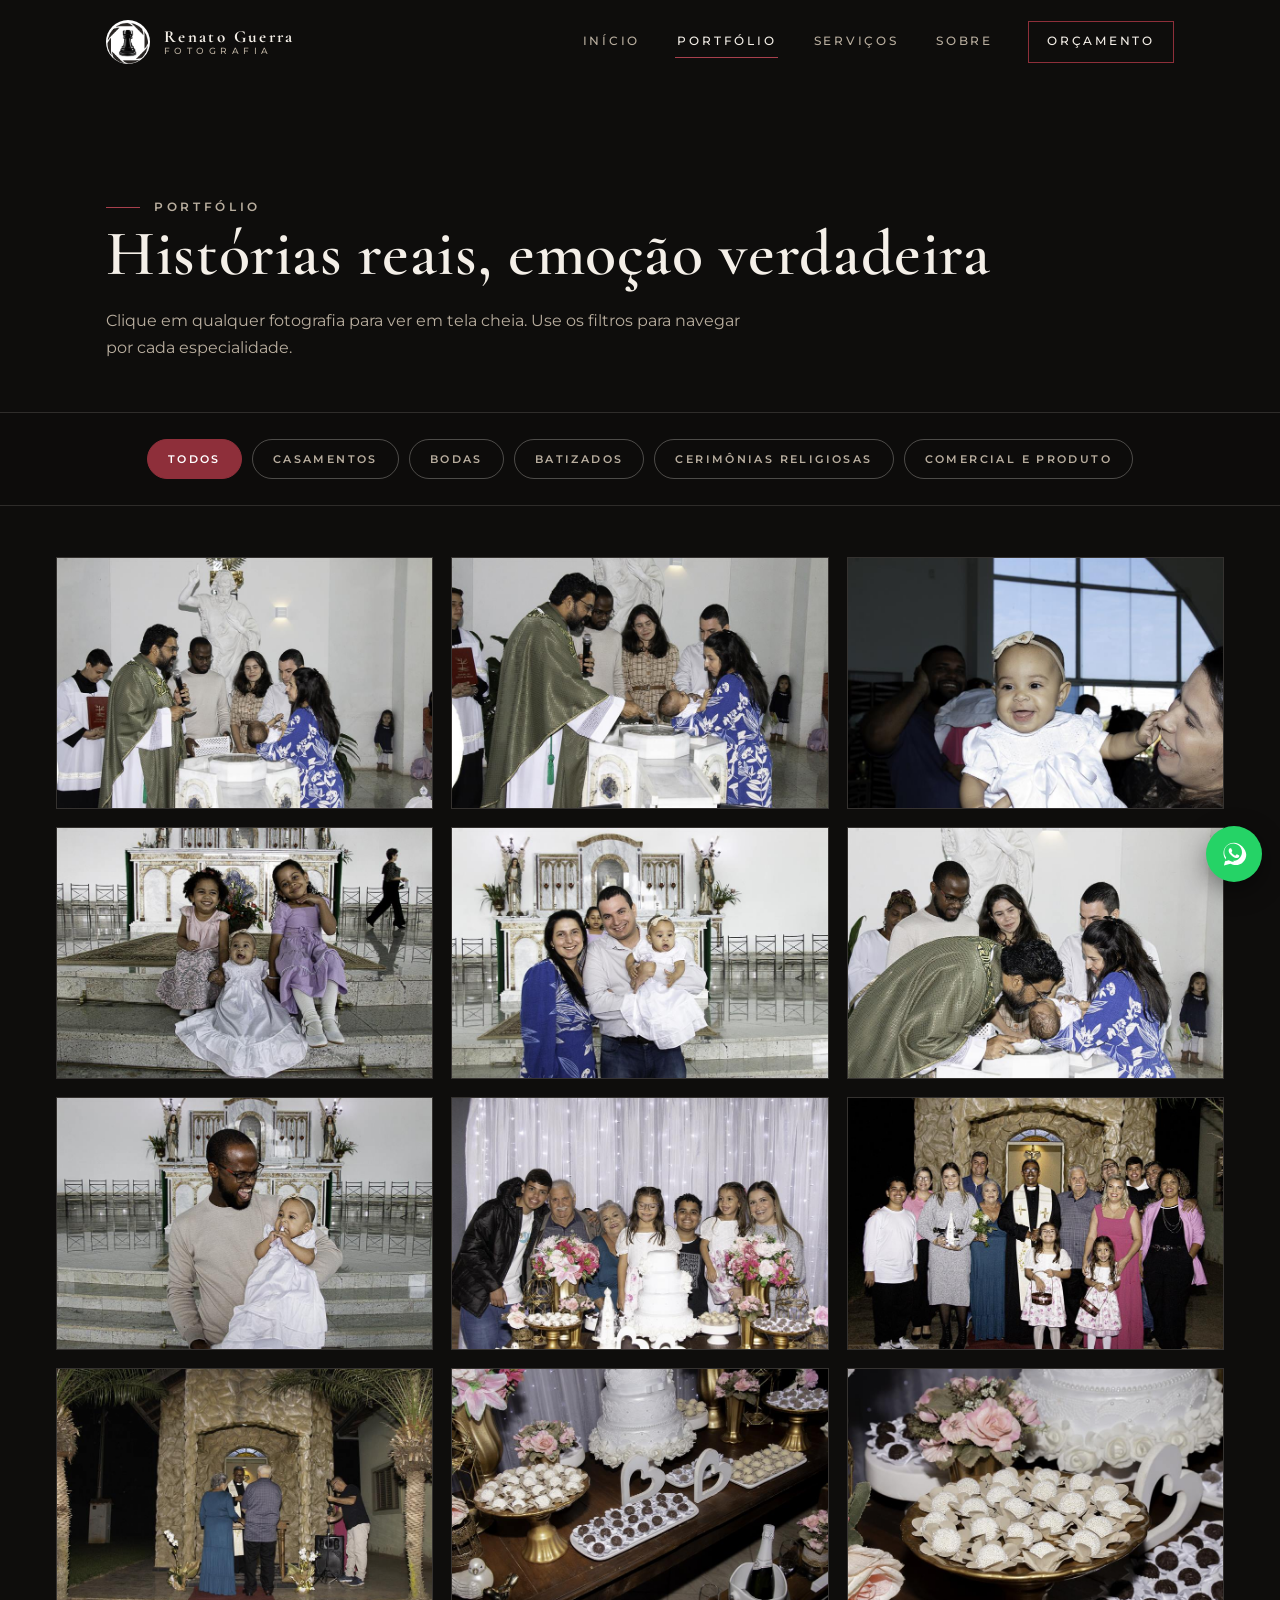
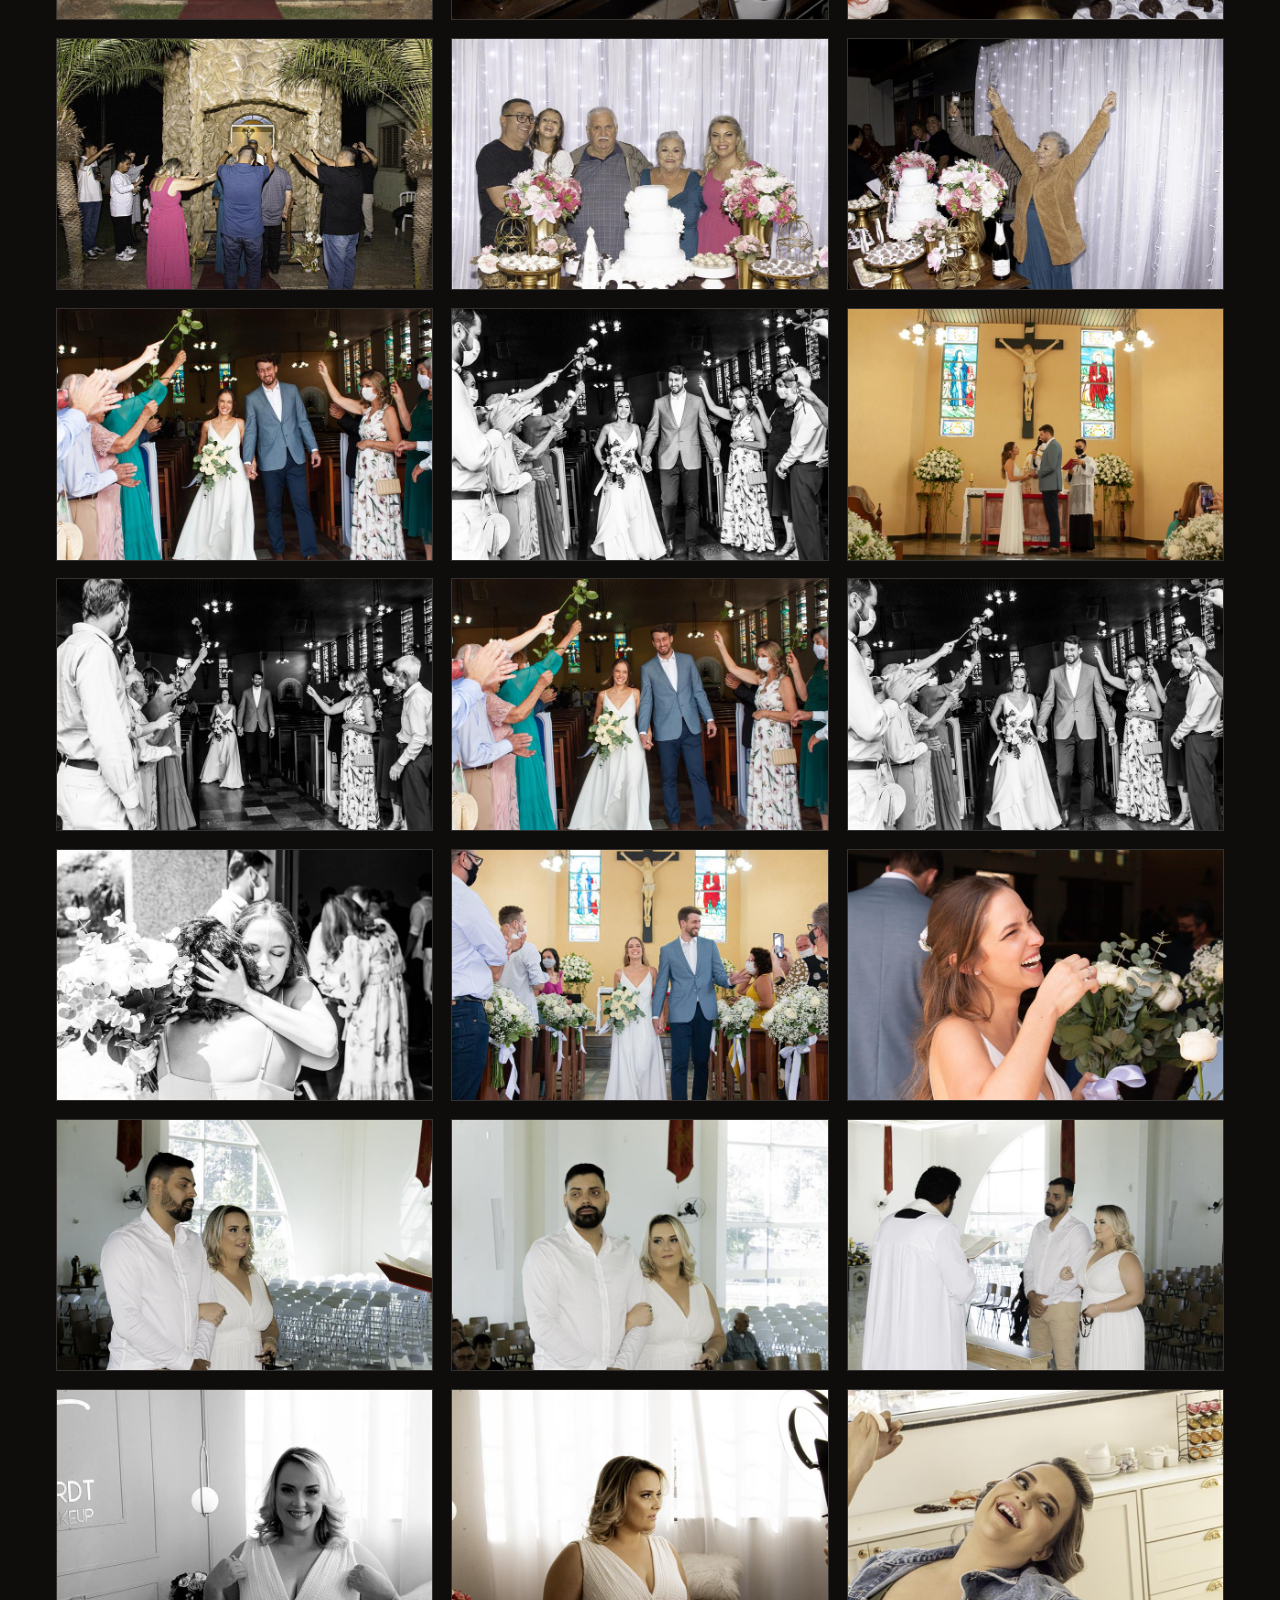
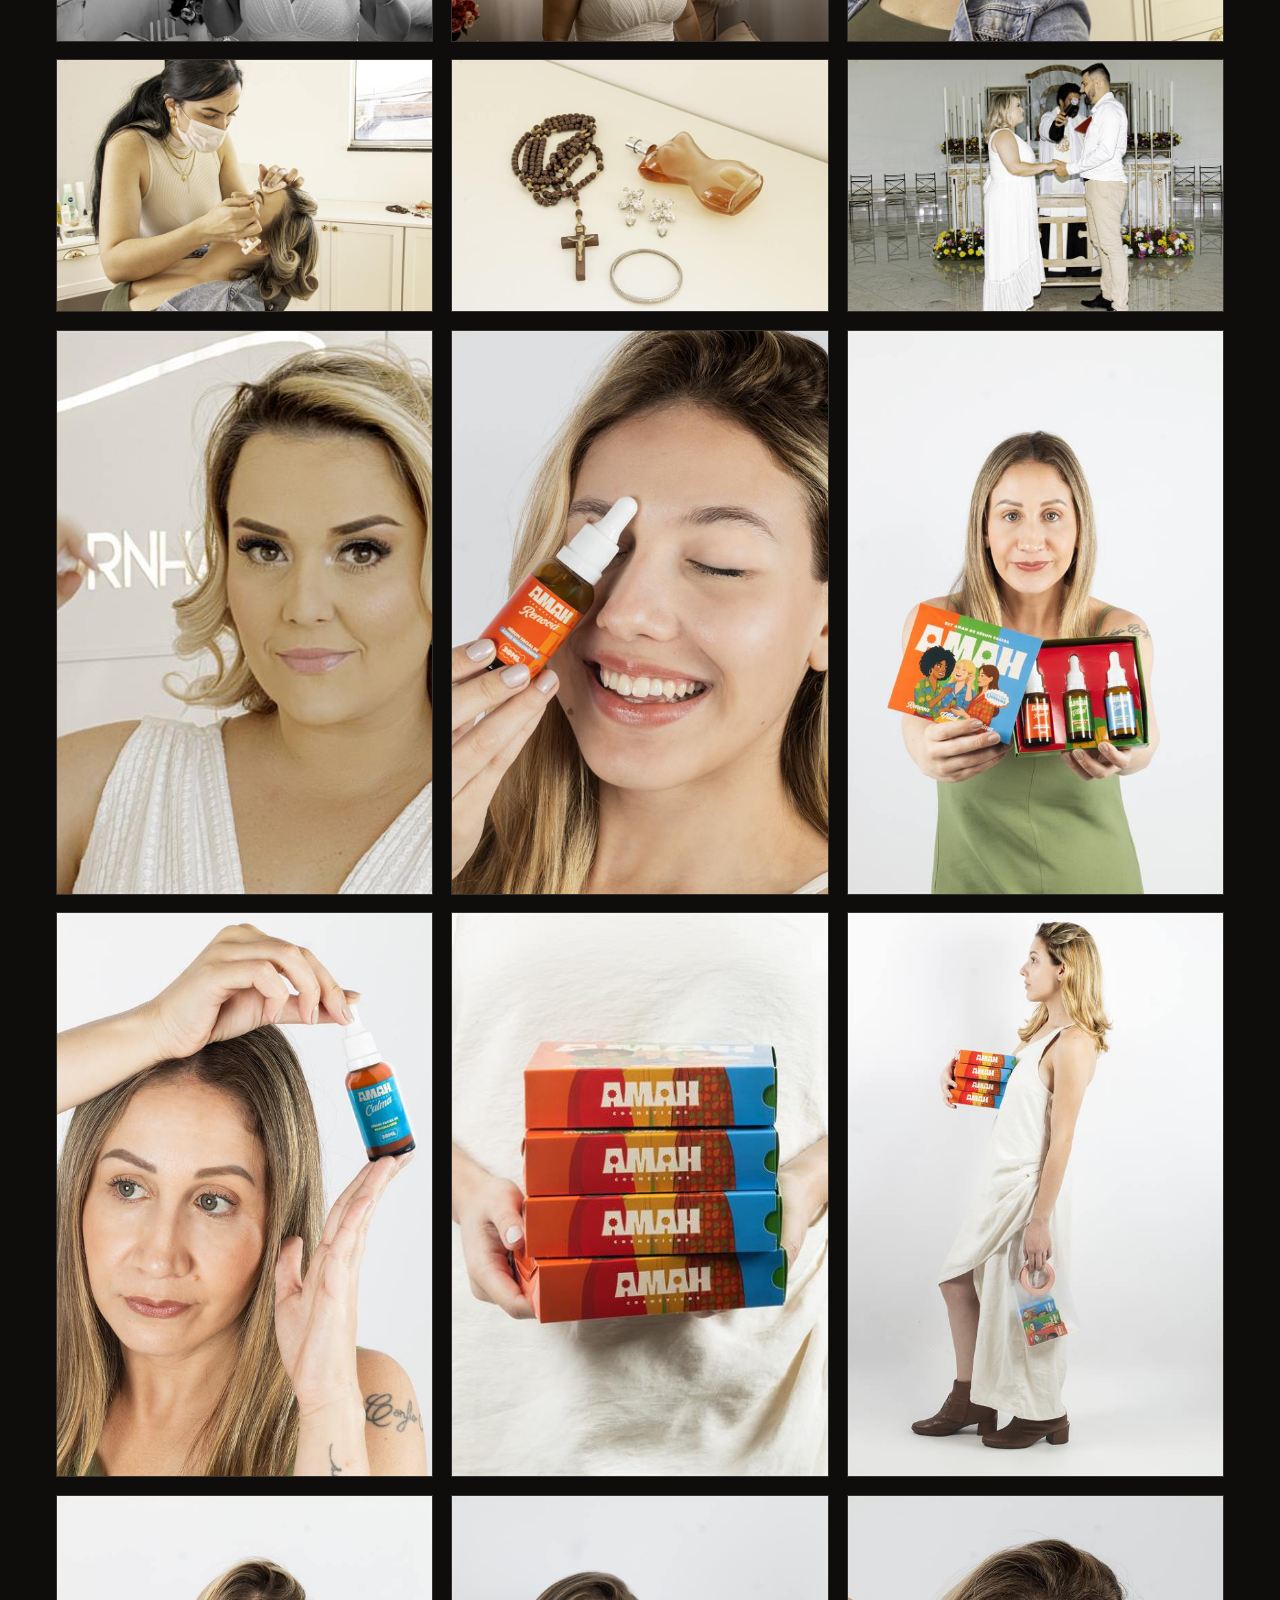
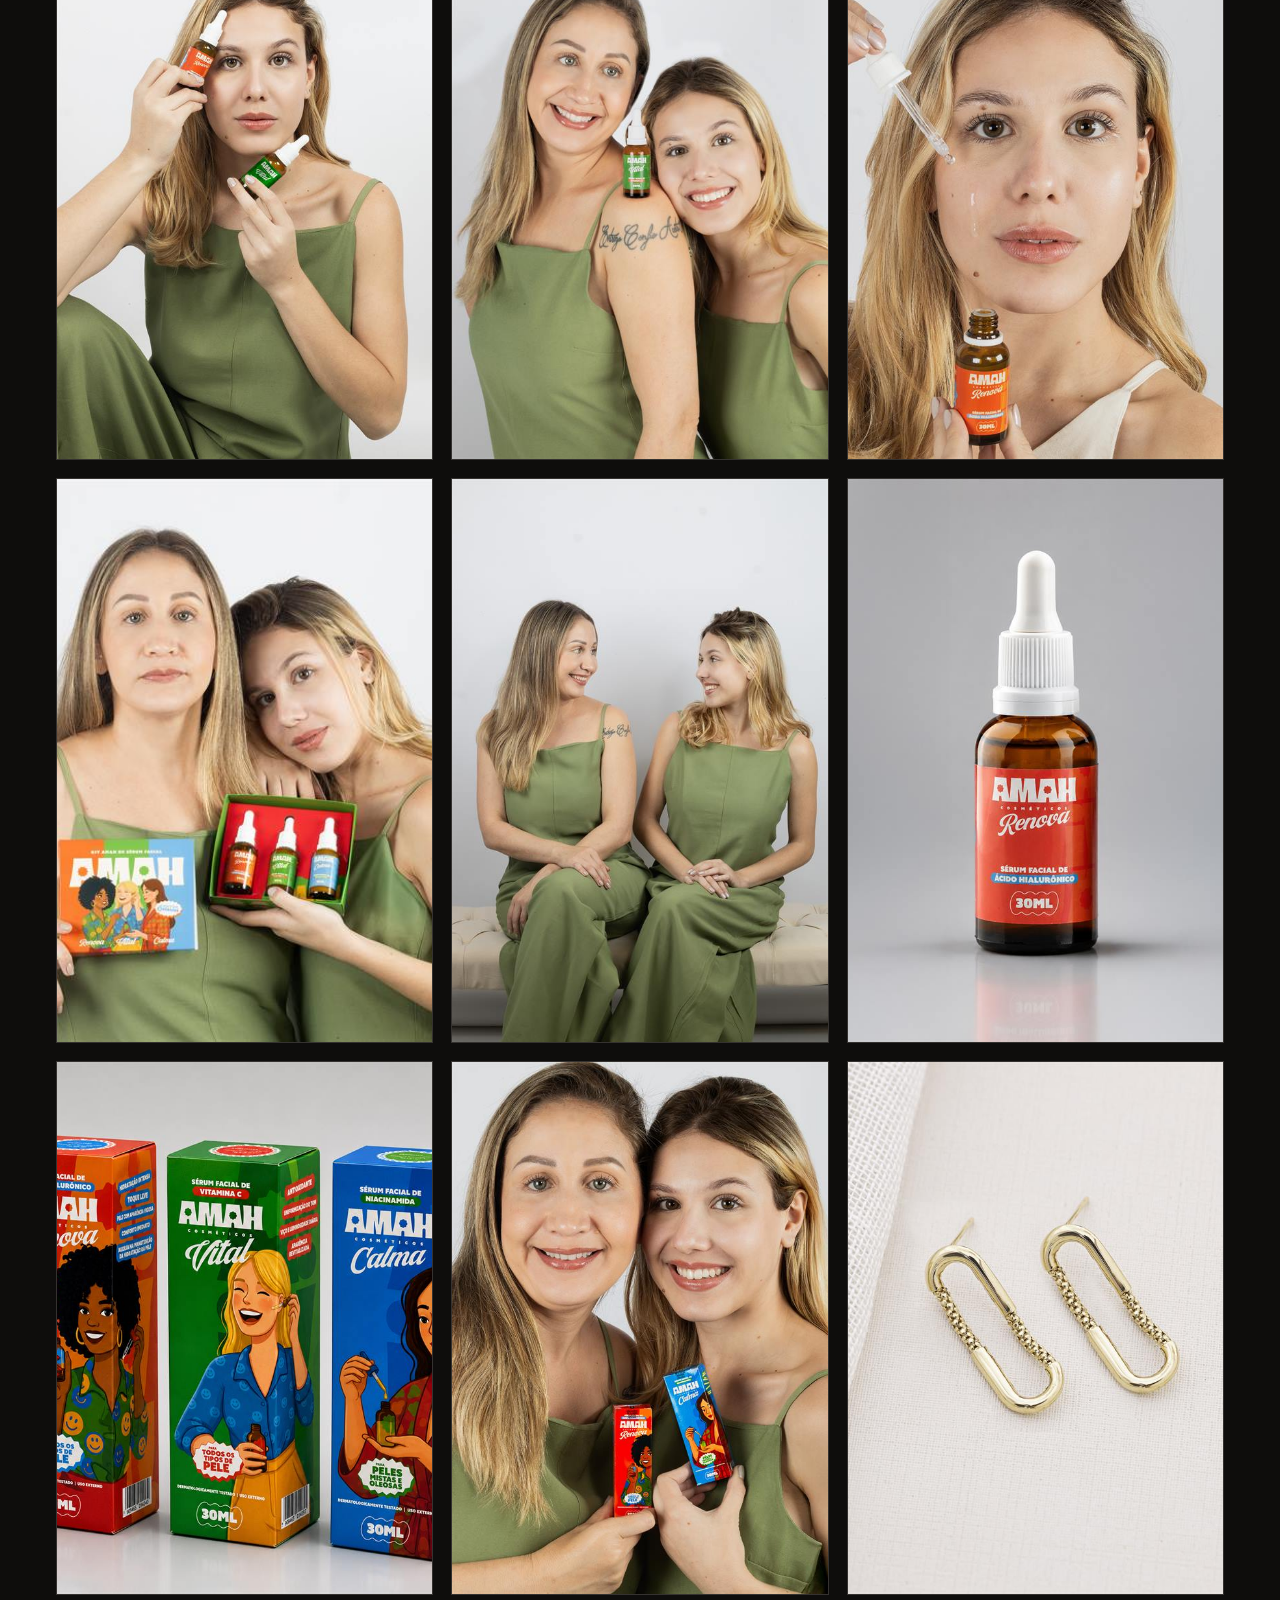
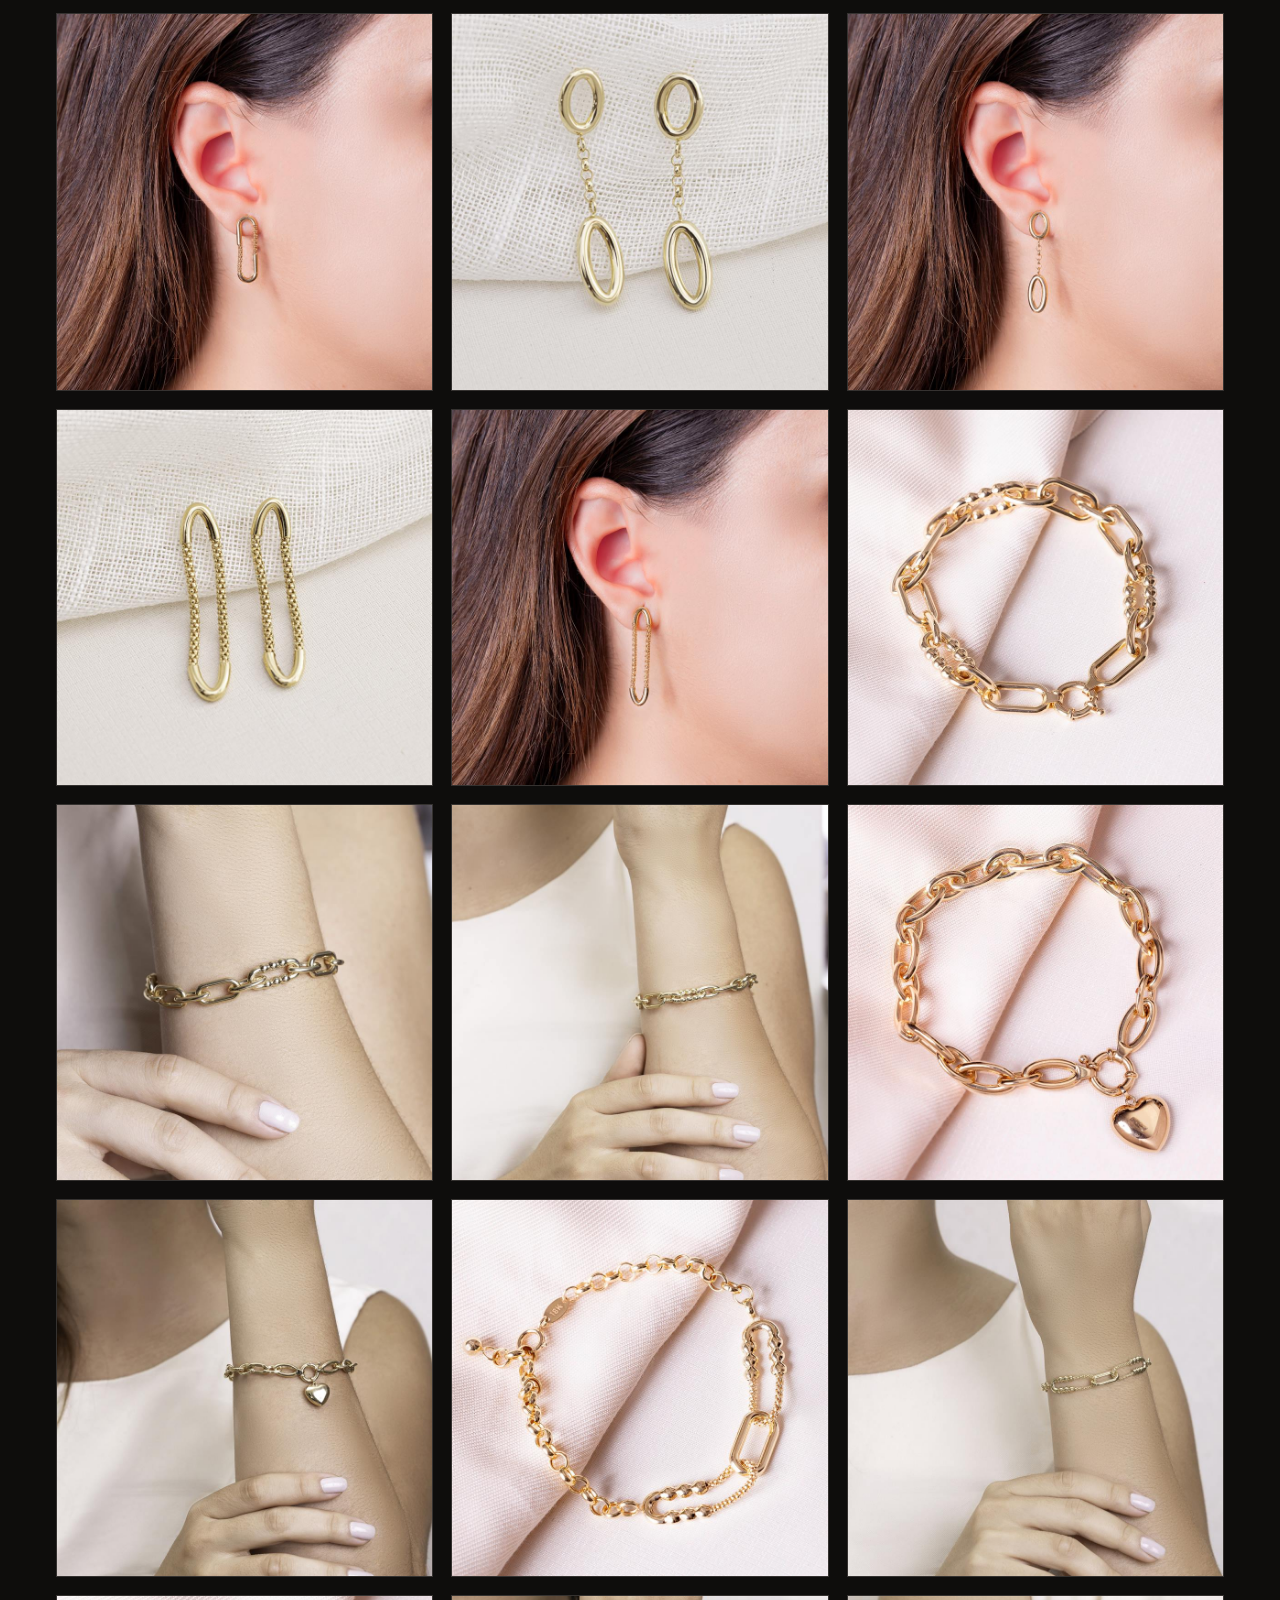
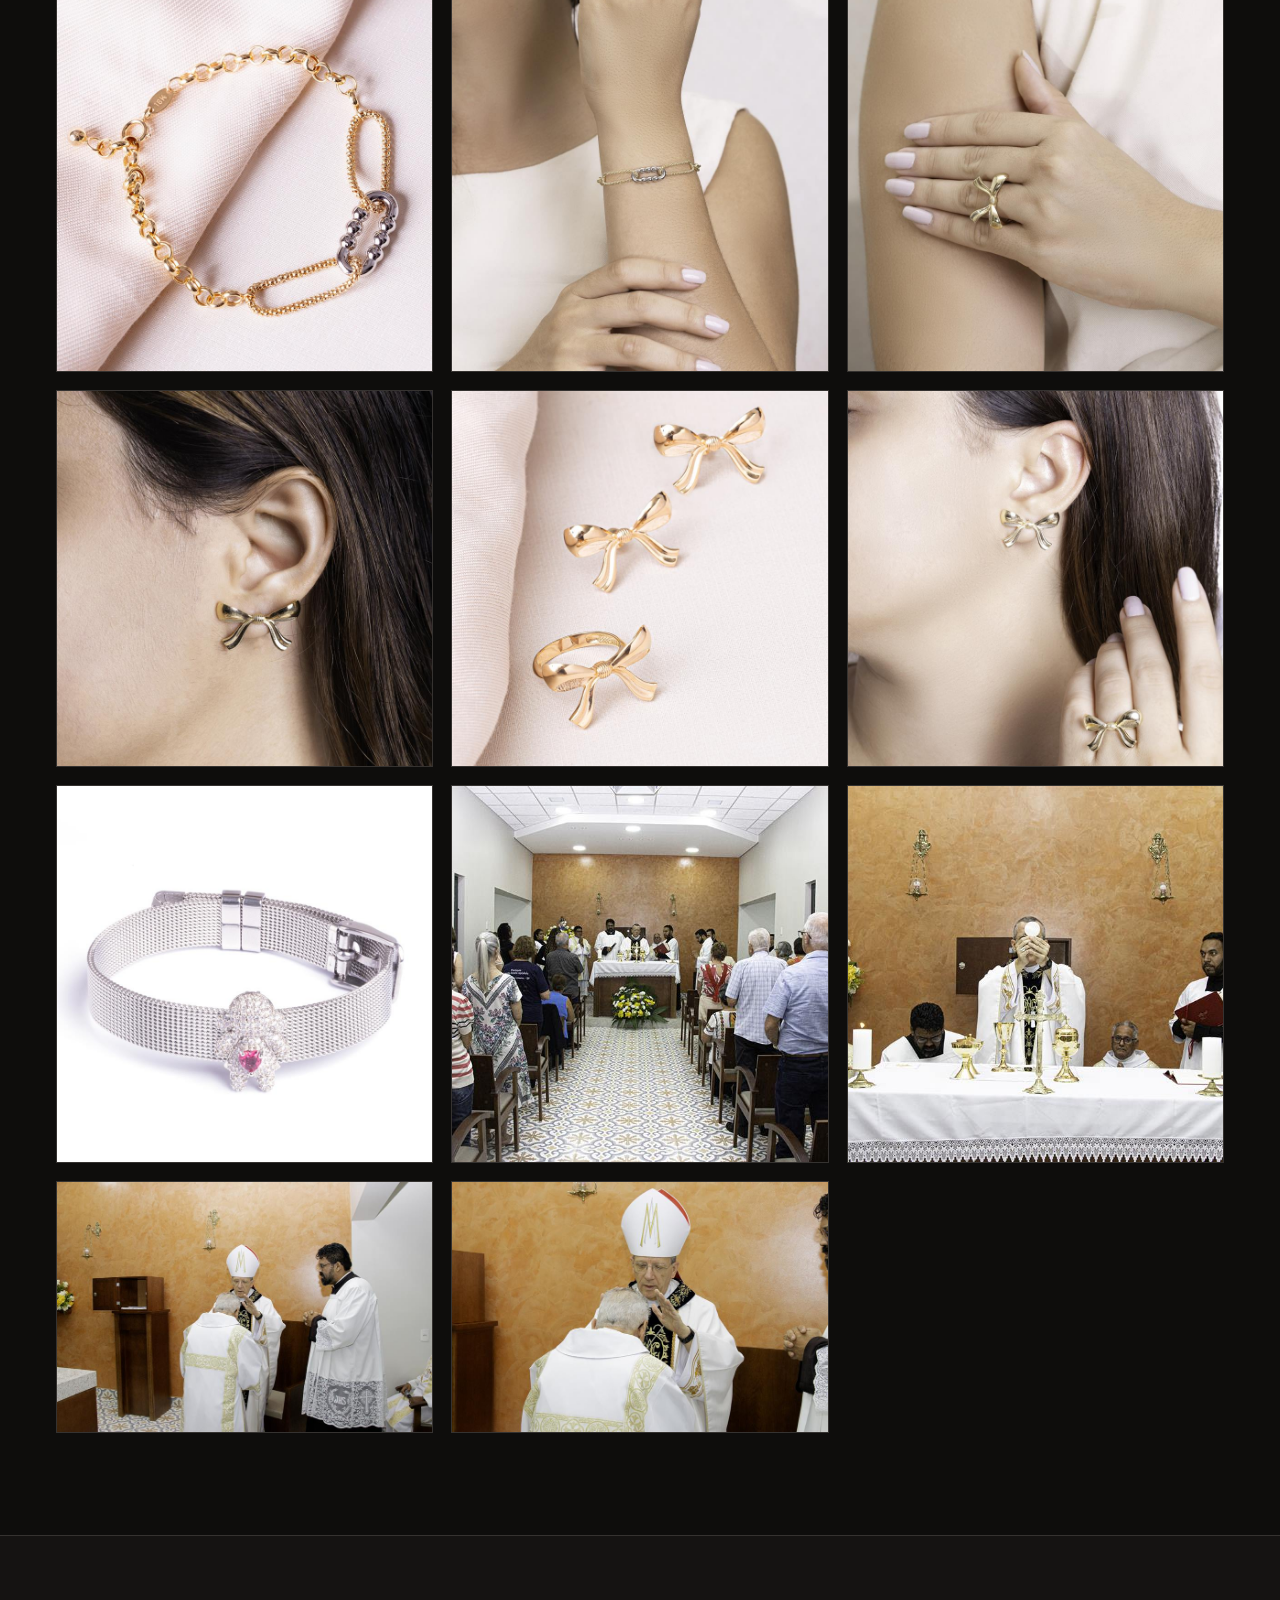
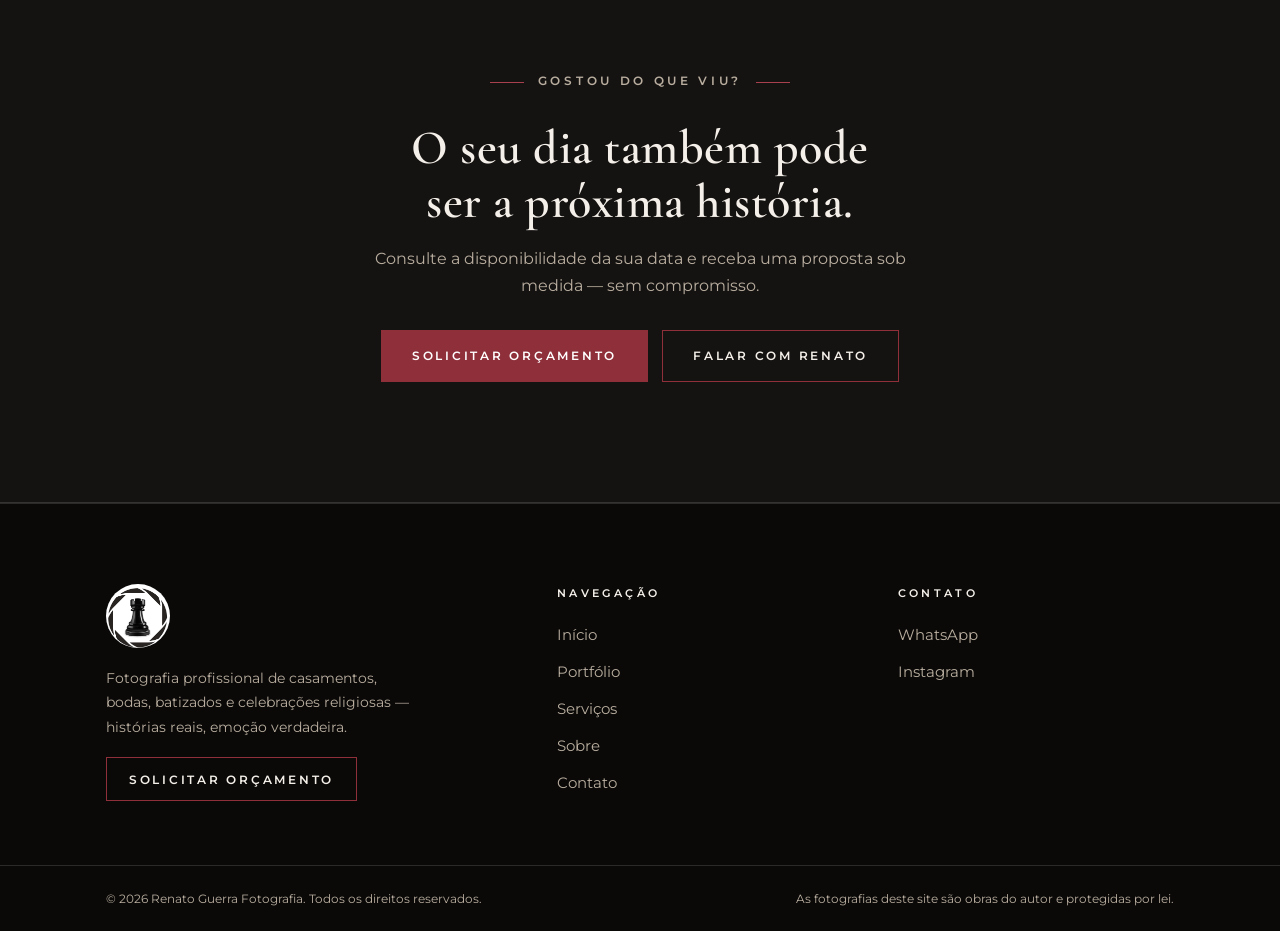
==== portfolio.html @ cd2d1157 "chore: publish workspace changes" ====
<!DOCTYPE html>
<html lang="pt-BR">
<head>
  <meta charset="UTF-8">
  <meta name="viewport" content="width=device-width, initial-scale=1.0">
  <title>Portfólio | Renato Guerra Fotografia</title>
  <meta name="description" content="Portfólio de Renato Guerra: casamentos, bodas, batizados, celebrações religiosas e fotografia comercial. Veja histórias reais registradas com emoção e luz natural.">
  <meta name="robots" content="index,follow">
  <meta name="theme-color" content="#0e0d0c">
  <link rel="canonical" href="portfolio.html">
  <link rel="icon" type="image/png" href="img/brand/favicon-64.png" sizes="64x64">
  <link rel="icon" type="image/png" href="img/brand/favicon-256.png" sizes="256x256">
  <link rel="apple-touch-icon" href="img/brand/apple-touch-icon.png">

  <meta property="og:type" content="website">
  <meta property="og:locale" content="pt_BR">
  <meta property="og:site_name" content="Renato Guerra Fotografia">
  <meta property="og:title" content="Portfólio | Renato Guerra Fotografia">
  <meta property="og:description" content="Casamentos, bodas, batizados, celebrações religiosas e fotografia comercial — histórias reais registradas com emoção.">
  <meta property="og:image" content="img/casamento-mariana-04.jpg">
  <meta name="twitter:card" content="summary_large_image">

  <link rel="preconnect" href="https://fonts.googleapis.com">
  <link rel="preconnect" href="https://fonts.gstatic.com" crossorigin>
  <link href="https://fonts.googleapis.com/css2?family=Cormorant+Garamond:ital,wght@0,500;0,600;0,700;1,500;1,600&family=Montserrat:wght@400;500;600&display=swap" rel="stylesheet">
  <link rel="stylesheet" href="css/style.css">
</head>
<body>

<header class="site-header is-solid">
  <div class="header-inner">
    <a class="brand" href="./" aria-label="Renato Guerra Fotografia — página inicial">
      <img src="img/brand/logo-round.png" alt="Logo Renato Guerra Fotografia" width="44" height="44">
      <span class="brand-name">Renato Guerra<small>FOTOGRAFIA</small></span>
    </a>
    <button class="nav-toggle" aria-expanded="false" aria-controls="nav-principal" aria-label="Abrir menu">
      <span></span>
    </button>
    <nav class="nav" id="nav-principal" aria-label="Navegação principal">
      <a href="./">Início</a>
      <a href="portfolio.html" aria-current="page">Portfólio</a>
      <a href="./#servicos">Serviços</a>
      <a href="./#sobre">Sobre</a>
      <a href="./#contato" class="nav-cta">Orçamento</a>
    </nav>
  </div>
</header>

<main>
  <div class="page-hero">
    <div class="wrap">
      <p class="eyebrow">Portfólio</p>
      <h1>Histórias reais, emoção verdadeira</h1>
      <p>Clique em qualquer fotografia para ver em tela cheia. Use os filtros para navegar por cada especialidade.</p>
    </div>
  </div>

  <div class="filters" role="group" aria-label="Filtrar portfólio por categoria">
    <button class="filter is-active" data-filter="todos">Todos</button>
    <button class="filter" data-filter="casamentos">Casamentos</button>
    <button class="filter" data-filter="bodas">Bodas</button>
    <button class="filter" data-filter="batizados">Batizados</button>
    <button class="filter" data-filter="religiosas">Cerimônias religiosas</button>
    <button class="filter" data-filter="comercial">Comercial e produto</button>
  </div>

  <div class="gal" id="galeria" aria-label="Galeria de fotografias">
    <noscript><p style="padding:40px;text-align:center;color:#b9ae9f">Ative o JavaScript para visualizar a galeria completa.</p></noscript>
  </div>

  <section class="cta-band" aria-label="Contato" style="border-top:1px solid var(--line)">
    <div class="wrap reveal">
      <p class="eyebrow eyebrow--center" style="justify-content:center">Gostou do que viu?</p>
      <h2>O seu dia também pode ser a próxima história.</h2>
      <p>Consulte a disponibilidade da sua data e receba uma proposta sob medida — sem compromisso.</p>
      <div class="btn-row">
        <a class="btn btn--solid" href="./#contato">Solicitar orçamento</a>
        <a class="btn btn--ghost" data-wa data-wa-msg="Olá, Renato! Vi seu portfólio e gostaria de mais informações sobre seus serviços." href="./#contato">Falar com Renato</a>
      </div>
    </div>
  </section>
</main>

<div class="lightbox" id="lightbox" role="dialog" aria-modal="true" aria-label="Visualização de fotografia">
  <span class="lb-count" aria-live="polite"></span>
  <button class="lb-btn lb-close" aria-label="Fechar visualização">
    <svg viewBox="0 0 24 24" aria-hidden="true"><path d="M6 6l12 12M18 6L6 18"/></svg>
  </button>
  <button class="lb-btn lb-prev" aria-label="Fotografia anterior">
    <svg viewBox="0 0 24 24" aria-hidden="true"><path d="M15 5l-7 7 7 7"/></svg>
  </button>
  <img src="" alt="">
  <button class="lb-btn lb-next" aria-label="Próxima fotografia">
    <svg viewBox="0 0 24 24" aria-hidden="true"><path d="M9 5l7 7-7 7"/></svg>
  </button>
  <span class="lb-caption"></span>
</div>

<a class="wa-float" data-wa href="./#contato" aria-label="Falar com Renato no WhatsApp">
  <svg viewBox="0 0 32 32" aria-hidden="true"><path d="M16 3C9.4 3 4 8.3 4 14.9c0 2.6.8 5 2.3 7L4.5 29l7.4-1.9c1.9 1 4 1.6 6.1 1.6 6.6 0 12-5.3 12-11.9S22.6 3 16 3zm0 21.8c-1.9 0-3.8-.5-5.4-1.5l-.4-.2-4.4 1.1 1.2-4.2-.3-.4c-1.2-1.7-1.8-3.6-1.8-5.7 0-5.4 4.5-9.8 10.1-9.8s10.1 4.4 10.1 9.8-4.5 9.9-10.1 9.9zm5.5-7.4c-.3-.1-1.8-.9-2-1-.3-.1-.5-.1-.7.1-.2.3-.8 1-.9 1.2-.2.2-.3.2-.6.1-.3-.1-1.3-.5-2.4-1.5-.9-.8-1.5-1.8-1.7-2.1-.2-.3 0-.5.1-.6l.4-.5c.1-.2.2-.3.3-.5.1-.2 0-.4 0-.5s-.7-1.6-1-2.2c-.2-.5-.5-.5-.7-.5h-.6c-.2 0-.5.1-.8.4-.3.3-1 1-1 2.5s1.1 2.9 1.2 3.1c.1.2 2.1 3.2 5.1 4.5.7.3 1.3.5 1.7.6.7.2 1.4.2 1.9.1.6-.1 1.8-.7 2-1.4.3-.7.3-1.3.2-1.4-.1-.1-.3-.2-.6-.4z"/></svg>
</a>

<footer class="site-footer">
  <div class="wrap footer-grid">
    <div class="footer-brand">
      <img src="img/brand/logo-round.png" alt="Logo Renato Guerra Fotografia" loading="lazy" width="64" height="64">
      <p>Fotografia profissional de casamentos, bodas, batizados e celebrações religiosas — histórias reais, emoção verdadeira.</p>
      <div class="btn-row">
        <a class="btn btn--ghost" style="min-height:44px;padding:10px 22px" href="./#contato">Solicitar orçamento</a>
      </div>
    </div>
    <div>
      <h4>Navegação</h4>
      <ul class="footer-links">
        <li><a href="./">Início</a></li>
        <li><a href="portfolio.html">Portfólio</a></li>
        <li><a href="./#servicos">Serviços</a></li>
        <li><a href="./#sobre">Sobre</a></li>
        <li><a href="./#contato">Contato</a></li>
      </ul>
    </div>
    <div>
      <h4>Contato</h4>
      <ul class="footer-links">
        <li><a data-wa href="./#contato">WhatsApp</a></li>
        <li><a data-ig href="https://www.instagram.com/guerra.renatofotografia/" style="display:none">Instagram</a></li>
        <li><a data-email href="#" style="display:none">E-mail</a></li>
      </ul>
    </div>
  </div>
  <div class="footer-bottom">
    <div class="wrap">
      <span>© <span id="ano">2026</span> Renato Guerra Fotografia. Todos os direitos reservados.</span>
      <span>As fotografias deste site são obras do autor e protegidas por lei.</span>
    </div>
  </div>
</footer>

<script src="js/galeria.js" defer></script>
<script src="js/main.js" defer></script>
</body>
</html>
---- css/style.css ----
/* =========================================================
   RENATO GUERRA FOTOGRAFIA — Design System
   Identidade: preto profundo, branco quente, vinho da logo
   ========================================================= */

:root{
  --bg:#0e0d0c;
  --bg-2:#151312;
  --bg-3:#1c1918;
  --text:#f4efe8;
  --muted:#b9ae9f;
  --accent:#8e2f3a;
  --accent-2:#a8404d;
  --line:rgba(244,239,232,.14);
  --line-strong:rgba(244,239,232,.28);
  --serif:'Cormorant Garamond',Georgia,serif;
  --sans:'Montserrat',system-ui,-apple-system,Segoe UI,Arial,sans-serif;
  --maxw:1180px;
  --pad:clamp(20px,5vw,56px);
  --ease:cubic-bezier(.22,.61,.36,1);
}

*,*::before,*::after{box-sizing:border-box}
html{scroll-behavior:smooth;-webkit-text-size-adjust:100%}
body{
  margin:0;background:var(--bg);color:var(--text);
  font-family:var(--sans);font-size:16px;line-height:1.7;
  -webkit-font-smoothing:antialiased;overflow-x:hidden;
}
img{max-width:100%;display:block;height:auto}
a{color:inherit;text-decoration:none}
button{font-family:inherit}

::selection{background:var(--accent);color:#fff}

/* Tipografia */
h1,h2,h3{font-family:var(--serif);font-weight:600;line-height:1.12;margin:0;letter-spacing:.01em}
.eyebrow{
  font-family:var(--sans);font-size:.72rem;font-weight:600;
  letter-spacing:.32em;text-transform:uppercase;color:var(--muted);
  display:inline-flex;align-items:center;gap:14px;margin:0 0 18px;
}
.eyebrow::before{content:"";width:34px;height:1px;background:var(--accent-2)}
.eyebrow--center::after{content:"";width:34px;height:1px;background:var(--accent-2)}
h2{font-size:clamp(1.9rem,4.2vw,3rem)}
.lead{color:var(--muted);font-size:clamp(1rem,1.4vw,1.13rem);max-width:62ch}

/* Layout */
.wrap{max-width:var(--maxw);margin:0 auto;padding:0 var(--pad)}
section{padding:clamp(64px,10vw,120px) 0}
.section-head{max-width:720px;margin-bottom:clamp(32px,5vw,56px)}
.section-head--center{margin-inline:auto;text-align:center}
.section-head--center .lead{margin-inline:auto}

/* Botões */
.btn{
  display:inline-flex;align-items:center;justify-content:center;gap:10px;
  min-height:52px;padding:14px 30px;border:1px solid var(--accent);
  font-size:.78rem;font-weight:600;letter-spacing:.22em;text-transform:uppercase;
  cursor:pointer;transition:background .3s var(--ease),color .3s var(--ease),border-color .3s var(--ease);
  background:transparent;color:var(--text);
}
.btn--solid{background:var(--accent);color:#fff}
.btn--solid:hover{background:var(--accent-2);border-color:var(--accent-2)}
.btn--ghost:hover{background:rgba(142,47,58,.16)}
.btn:focus-visible,a:focus-visible,button:focus-visible,input:focus-visible,select:focus-visible,textarea:focus-visible,[tabindex]:focus-visible{
  outline:2px solid var(--accent-2);outline-offset:3px
}
.btn-row{display:flex;flex-wrap:wrap;gap:14px}

/* Header */
.site-header{
  position:fixed;inset:0 0 auto;z-index:60;
  transition:background .35s var(--ease),box-shadow .35s var(--ease),border-color .35s;
  border-bottom:1px solid transparent;
}
.site-header.is-solid{background:rgba(14,13,12,.94);backdrop-filter:blur(10px);border-bottom-color:var(--line)}
.header-inner{
  max-width:var(--maxw);margin:0 auto;padding:14px var(--pad);
  display:flex;align-items:center;justify-content:space-between;gap:20px;
}
.brand{display:flex;align-items:center;gap:14px;min-height:56px}
.brand img{width:44px;height:44px;border-radius:50%;background:#fff;object-fit:cover}
.brand-name{font-family:var(--serif);font-size:1.06rem;font-weight:700;letter-spacing:.14em;line-height:1.1;white-space:nowrap}
.brand-name small{display:block;font-family:var(--sans);font-size:.56rem;font-weight:500;letter-spacing:.5em;color:var(--muted)}
.nav{display:flex;align-items:center;gap:clamp(18px,2.6vw,36px)}
.nav a{
  font-size:.72rem;font-weight:500;letter-spacing:.24em;text-transform:uppercase;
  color:var(--muted);padding:8px 2px;position:relative;transition:color .25s
}
.nav a::after{
  content:"";position:absolute;left:0;bottom:2px;height:1px;width:100%;
  background:var(--accent-2);transform:scaleX(0);transform-origin:left;
  transition:transform .3s var(--ease)
}
.nav a:hover,.nav a[aria-current="page"]{color:var(--text)}
.nav a:hover::after,.nav a[aria-current="page"]::after{transform:scaleX(1)}
.nav-cta{border:1px solid var(--accent);padding:10px 18px !important;color:var(--text) !important}
.nav-cta:hover{background:var(--accent)}
.nav-cta::after{display:none}
.nav-toggle{
  display:none;width:48px;height:48px;border:1px solid var(--line-strong);
  background:rgba(14,13,12,.5);cursor:pointer;position:relative;border-radius:2px
}
.nav-toggle span,.nav-toggle span::before,.nav-toggle span::after{
  content:"";position:absolute;left:14px;width:20px;height:1.6px;background:var(--text);transition:transform .3s var(--ease),opacity .3s
}
.nav-toggle span{top:23px}
.nav-toggle span::before{left:0;top:-6px}
.nav-toggle span::after{left:0;top:6px}
.nav-toggle[aria-expanded="true"] span{background:transparent}
.nav-toggle[aria-expanded="true"] span::before{transform:translateY(6px) rotate(45deg)}
.nav-toggle[aria-expanded="true"] span::after{transform:translateY(-6px) rotate(-45deg)}

@media (max-width:920px){
  .nav{
    position:fixed;inset:0;flex-direction:column;justify-content:center;
    background:rgba(10,9,8,.98);gap:8px;opacity:0;visibility:hidden;
    transition:opacity .3s var(--ease),visibility .3s
  }
  .nav.is-open{opacity:1;visibility:visible}
  .nav a{font-size:1rem;letter-spacing:.3em;padding:14px 20px}
  .nav-cta{margin-top:18px;padding:16px 34px !important}
  .nav-toggle{display:block;z-index:70}
}
@media (max-width:380px){.brand img{width:38px;height:38px}.brand-name{font-size:.95rem}}

/* Hero */
.hero{
  position:relative;min-height:100svh;display:flex;align-items:flex-end;
  padding:0 0 clamp(72px,12vh,140px);isolation:isolate
}
.hero-media{position:absolute;inset:0;z-index:-2;overflow:hidden}
.hero-media img{width:100%;height:100%;object-fit:cover;object-position:center 30%;animation:heroZoom 14s var(--ease) forwards}
@keyframes heroZoom{from{transform:scale(1.07)}to{transform:scale(1)}}
.hero::after{
  content:"";position:absolute;inset:0;z-index:-1;
  background:linear-gradient(180deg,rgba(10,9,8,.52) 0%,rgba(10,9,8,.18) 38%,rgba(10,9,8,.62) 78%,rgba(10,9,8,.92) 100%)
}
.hero-inner{max-width:var(--maxw);margin:0 auto;padding:0 var(--pad);width:100%}
.hero .eyebrow{color:rgba(244,239,232,.85)}
.hero h1{font-size:clamp(2.5rem,7vw,4.9rem);max-width:14ch;color:#fff}
.hero h1 em{font-style:italic;color:#e6c8cc}
.hero p{color:rgba(244,239,232,.88);max-width:46ch;margin:20px 0 30px;font-size:clamp(.98rem,1.5vw,1.12rem)}
.hero .btn-row{gap:12px}
.hero-scroll{
  position:absolute;right:clamp(20px,5vw,56px);bottom:clamp(72px,12vh,140px);
  writing-mode:vertical-rl;font-size:.66rem;letter-spacing:.4em;text-transform:uppercase;
  color:rgba(244,239,232,.65);display:flex;align-items:center;gap:12px
}
.hero-scroll::after{content:"";width:1px;height:56px;background:linear-gradient(180deg,var(--accent-2),transparent)}
@media (max-width:720px){.hero-scroll{display:none}.hero .btn{width:100%;max-width:340px}}

/* Faixa manifesto */
.intro{border-bottom:1px solid var(--line)}
.intro-grid{display:grid;grid-template-columns:1.2fr .8fr;gap:clamp(28px,6vw,80px);align-items:center}
.intro blockquote{
  font-family:var(--serif);font-size:clamp(1.5rem,3vw,2.2rem);line-height:1.3;margin:0;font-weight:500
}
.intro blockquote em{color:var(--accent-2);font-style:italic}
@media (max-width:820px){.intro-grid{grid-template-columns:1fr}}

/* Especialidades */
.cats{display:grid;grid-template-columns:repeat(3,1fr);gap:clamp(14px,2vw,26px)}
.cat{
  position:relative;display:block;overflow:hidden;background:var(--bg-2);
  aspect-ratio:3/4;border:1px solid var(--line)
}
.cat img{width:100%;height:100%;object-fit:cover;transition:transform .8s var(--ease),filter .8s var(--ease)}
.cat::after{content:"";position:absolute;inset:0;background:linear-gradient(180deg,transparent 42%,rgba(10,9,8,.88) 100%)}
.cat:hover img{transform:scale(1.045)}
.cat-label{
  position:absolute;left:0;right:0;bottom:0;z-index:2;padding:22px 24px;
  display:flex;align-items:baseline;justify-content:space-between;gap:10px
}
.cat-label h3{font-size:clamp(1.2rem,1.8vw,1.5rem);color:#fff}
.cat-label span{font-size:.64rem;letter-spacing:.3em;text-transform:uppercase;color:var(--muted);white-space:nowrap}
@media (max-width:920px){
  .cats{display:grid;grid-auto-flow:column;grid-auto-columns:74%;grid-template-columns:none;
    overflow-x:auto;scroll-snap-type:x mandatory;gap:14px;
    margin-inline:calc(var(--pad)*-1);padding-inline:var(--pad);scrollbar-width:none}
  .cats::-webkit-scrollbar{display:none}
  .cat{scroll-snap-align:center;aspect-ratio:4/5}
  .cats-hint{display:block;margin-top:14px;font-size:.66rem;letter-spacing:.28em;text-transform:uppercase;color:var(--muted);text-align:center}
}
@media (min-width:921px){.cats-hint{display:none}}

/* Histórias */
.stories{display:grid;grid-template-columns:1fr 1fr;gap:clamp(14px,2vw,26px)}
.story{position:relative;display:block;overflow:hidden;border:1px solid var(--line);background:var(--bg-2)}
.story img{aspect-ratio:16/11;width:100%;object-fit:cover;transition:transform .8s var(--ease)}
.story:hover img{transform:scale(1.04)}
.story-body{padding:26px 28px 30px;border-top:1px solid var(--line)}
.story-body .eyebrow{margin-bottom:8px;font-size:.64rem}
.story-body h3{font-size:clamp(1.35rem,2.2vw,1.8rem)}
.story-body p{color:var(--muted);margin:10px 0 0;font-size:.95rem}
@media (max-width:820px){.stories{grid-template-columns:1fr}}

/* Serviços */
.services{display:grid;gap:0;border-top:1px solid var(--line)}
.service{
  display:grid;grid-template-columns:minmax(0,1fr) 120px;gap:clamp(20px,4vw,56px);
  align-items:center;padding:clamp(26px,4vw,40px) 0;border-bottom:1px solid var(--line)
}
.service h3{font-size:clamp(1.3rem,2.2vw,1.75rem);margin-bottom:8px}
.service p{color:var(--muted);margin:0;max-width:58ch;font-size:.97rem}
.service-thumb{width:120px;aspect-ratio:1;object-fit:cover;border:1px solid var(--line)}
@media (max-width:640px){
  .service{grid-template-columns:88px 1fr;gap:16px}
  .service-thumb{width:88px}
}

/* Processo */
.process{display:grid;grid-template-columns:repeat(4,1fr);gap:clamp(18px,3vw,40px)}
.step{border-top:1px solid var(--line-strong);padding-top:22px}
.step-num{font-family:var(--serif);font-size:2.4rem;font-weight:600;color:var(--accent-2);line-height:1;display:block;margin-bottom:10px}
.step h3{font-size:1.15rem;margin-bottom:8px;letter-spacing:.06em}
.step p{color:var(--muted);font-size:.92rem;margin:0}
@media (max-width:920px){.process{grid-template-columns:1fr 1fr}}
@media (max-width:520px){.process{grid-template-columns:1fr}}

/* CTA banda */
.cta-band{background:var(--bg-2);border-block:1px solid var(--line);text-align:center}
.cta-band h2{max-width:22ch;margin-inline:auto}
.cta-band p{color:var(--muted);max-width:52ch;margin:16px auto 30px}
.cta-band .btn-row{justify-content:center}

/* Sobre */
.about-grid{display:grid;grid-template-columns:.9fr 1.1fr;gap:clamp(32px,7vw,90px);align-items:center}
.about-mark{position:relative;background:#fff;padding:clamp(28px,4vw,48px);display:flex;justify-content:center}
.about-mark img{width:min(320px,72%)}
.about-mark::after{
  content:"";position:absolute;inset:14px;border:1px solid rgba(142,47,58,.5);pointer-events:none
}
.about-text h2{margin-bottom:20px}
.about-text p{color:var(--muted);margin:0 0 18px}
.about-text .sign{
  font-family:var(--serif);font-style:italic;font-size:1.5rem;color:var(--text);margin-top:8px
}
@media (max-width:880px){.about-grid{grid-template-columns:1fr}.about-mark{max-width:420px;margin-inline:auto}}

/* Depoimentos */
.testi{
  border:1px solid var(--line);background:var(--bg-2);
  padding:clamp(30px,5vw,56px);text-align:center;display:block;
  transition:border-color .3s var(--ease),background .3s var(--ease)
}
.testi:hover{border-color:var(--accent-2);background:rgba(142,47,58,.08)}
.testi blockquote{font-family:var(--serif);font-style:italic;font-size:clamp(1.25rem,2.4vw,1.7rem);max-width:34ch;margin:0 auto 18px;line-height:1.4;color:var(--text)}
.testi cite{font-style:normal;font-size:.7rem;letter-spacing:.3em;text-transform:uppercase;color:var(--muted)}
.testi-row{display:grid;grid-template-columns:1fr 1fr;gap:clamp(14px,2vw,26px)}
@media (max-width:820px){.testi-row{grid-template-columns:1fr}}

/* FAQ */
.faq{max-width:820px;margin:0 auto}
.faq details{border-bottom:1px solid var(--line)}
.faq details:first-child{border-top:1px solid var(--line)}
.faq summary{
  cursor:pointer;list-style:none;display:flex;justify-content:space-between;align-items:center;gap:18px;
  padding:22px 4px;font-family:var(--serif);font-size:clamp(1.1rem,1.8vw,1.35rem);font-weight:600;
  transition:color .25s
}
.faq summary::-webkit-details-marker{display:none}
.faq summary:hover{color:var(--accent-2)}
.faq summary .fx{
  flex:0 0 auto;width:34px;height:34px;border:1px solid var(--line-strong);border-radius:50%;
  display:grid;place-items:center;position:relative;transition:transform .3s var(--ease),border-color .3s
}
.faq summary .fx::before,.faq summary .fx::after{content:"";position:absolute;background:var(--text);width:12px;height:1.4px}
.faq summary .fx::after{transform:rotate(90deg);transition:transform .3s var(--ease)}
.faq details[open] summary .fx{border-color:var(--accent-2);transform:rotate(45deg)}
.faq details p{color:var(--muted);padding:0 4px 24px;margin:0;max-width:64ch}

/* Contato */
.contact-grid{display:grid;grid-template-columns:.85fr 1.15fr;gap:clamp(32px,6vw,80px)}
.contact-side h2{margin-bottom:16px}
.contact-side p{color:var(--muted)}
.contact-list{list-style:none;margin:26px 0 0;padding:0;display:grid;gap:14px}
.contact-list li{display:flex;gap:14px;align-items:flex-start;color:var(--muted);font-size:.95rem}
.contact-list svg{flex:0 0 auto;width:20px;height:20px;stroke:var(--accent-2);fill:none;stroke-width:1.5;margin-top:3px}
.form{display:grid;grid-template-columns:1fr 1fr;gap:18px}
.field{display:flex;flex-direction:column;gap:8px}
.field--full{grid-column:1/-1}
.field label{font-size:.68rem;font-weight:600;letter-spacing:.26em;text-transform:uppercase;color:var(--muted)}
.field input,.field select,.field textarea{
  background:var(--bg-3);border:1px solid var(--line-strong);color:var(--text);
  padding:14px 16px;font:inherit;font-size:.95rem;border-radius:2px;transition:border-color .25s
}
.field textarea{min-height:130px;resize:vertical}
.field input:focus,.field select:focus,.field textarea:focus{border-color:var(--accent-2);outline:none}
.field input::placeholder,.field textarea::placeholder{color:rgba(185,174,159,.55)}
.form-note{grid-column:1/-1;font-size:.8rem;color:var(--muted);margin:0}
.form-success{
  grid-column:1/-1;border:1px solid var(--accent);background:rgba(142,47,58,.12);
  padding:20px 22px;display:none
}
.form-success.is-visible{display:block}
.form-success strong{font-family:var(--serif);font-size:1.2rem;display:block;margin-bottom:6px}
.form-success p{margin:0;color:var(--muted);font-size:.92rem}
@media (max-width:880px){.contact-grid{grid-template-columns:1fr}}
@media (max-width:560px){.form{grid-template-columns:1fr}}

/* Footer */
.site-footer{border-top:1px solid var(--line);background:#0a0908;padding:clamp(48px,7vw,80px) 0 0}
.footer-grid{display:grid;grid-template-columns:1.4fr 1fr 1fr;gap:clamp(28px,5vw,64px);padding-bottom:clamp(40px,6vw,64px)}
.footer-brand img{width:64px;height:64px;border-radius:50%;background:#fff;margin-bottom:18px}
.footer-brand p{color:var(--muted);font-size:.9rem;max-width:34ch;margin:0 0 18px}
.site-footer h4{font-size:.7rem;letter-spacing:.3em;text-transform:uppercase;color:var(--text);margin:0 0 18px;font-weight:600}
.footer-links{list-style:none;margin:0;padding:0;display:grid;gap:10px}
.footer-links a{color:var(--muted);font-size:.92rem;transition:color .25s}
.footer-links a:hover{color:var(--accent-2)}
.footer-bottom{border-top:1px solid var(--line);padding:22px 0}
.footer-bottom .wrap{display:flex;flex-wrap:wrap;justify-content:space-between;gap:10px;color:var(--muted);font-size:.78rem}
@media (max-width:820px){.footer-grid{grid-template-columns:1fr 1fr}.footer-brand{grid-column:1/-1}}
@media (max-width:480px){.footer-grid{grid-template-columns:1fr}}

/* WhatsApp flutuante */
.wa-float{
  position:fixed;right:18px;bottom:18px;z-index:55;width:56px;height:56px;border-radius:50%;
  background:#25d366;display:none;place-items:center;box-shadow:0 8px 26px rgba(0,0,0,.45);
  transition:transform .25s var(--ease)
}
.wa-float:hover{transform:scale(1.07)}
.wa-float svg{width:28px;height:28px;fill:#fff}
.wa-float.is-visible{display:grid}
@media (max-width:640px){.wa-float{width:60px;height:60px;right:14px;bottom:14px}}

/* Portfólio */
.page-hero{
  padding-top:clamp(140px,20vh,210px);padding-bottom:clamp(30px,5vw,50px);
  border-bottom:1px solid var(--line)
}
.page-hero h1{font-size:clamp(2.3rem,5.5vw,4rem)}
.page-hero p{color:var(--muted);max-width:60ch;margin:18px 0 0}
.filters{
  display:flex;flex-wrap:wrap;gap:10px;justify-content:center;
  padding:26px var(--pad);border-bottom:1px solid var(--line);
  position:sticky;top:0;background:rgba(14,13,12,.96);backdrop-filter:blur(10px);z-index:40
}
.filter{
  background:transparent;border:1px solid var(--line-strong);color:var(--muted);
  padding:10px 20px;font-size:.68rem;font-weight:600;letter-spacing:.22em;text-transform:uppercase;
  cursor:pointer;border-radius:999px;transition:all .25s var(--ease);min-height:40px
}
.filter:hover{color:var(--text);border-color:var(--accent-2)}
.filter.is-active{background:var(--accent);border-color:var(--accent);color:#fff}
.gal{
  display:grid;grid-template-columns:repeat(3,1fr);gap:clamp(10px,1.4vw,18px);
  max-width:1400px;margin:0 auto;padding:clamp(30px,4vw,56px) var(--pad) clamp(60px,8vw,110px)
}
.gal-item{
  margin:0;position:relative;overflow:hidden;cursor:pointer;background:var(--bg-2);
  border:1px solid var(--line)
}
.gal-item img{width:100%;height:100%;object-fit:cover;transition:transform .7s var(--ease),opacity .4s}
.gal-item::after{
  content:"";position:absolute;inset:0;opacity:0;transition:opacity .35s;
  background:linear-gradient(180deg,transparent 55%,rgba(10,9,8,.75) 100%)
}
.gal-item:hover img{transform:scale(1.035)}
.gal-item:hover::after{opacity:1}
.gal-item.is-hidden{display:none}
.gal-item figcaption{
  position:absolute;left:18px;bottom:14px;z-index:2;font-size:.66rem;letter-spacing:.26em;
  text-transform:uppercase;color:#fff;opacity:0;transform:translateY(8px);
  transition:opacity .35s var(--ease),transform .35s var(--ease);max-width:calc(100% - 36px)
}
.gal-item:hover figcaption{opacity:1;transform:none}
@media (max-width:920px){.gal{grid-template-columns:repeat(2,1fr)}}
@media (max-width:520px){.gal{grid-template-columns:1fr;gap:12px}.gal-item figcaption{opacity:1;transform:none}}

/* Lightbox */
.lightbox{
  position:fixed;inset:0;z-index:100;background:rgba(8,7,6,.96);
  display:none;align-items:center;justify-content:center
}
.lightbox.is-open{display:flex}
.lightbox img{max-width:calc(100vw - 32px);max-height:calc(100svh - 96px);object-fit:contain;box-shadow:0 20px 80px rgba(0,0,0,.6)}
.lb-btn{
  position:absolute;background:rgba(244,239,232,.06);border:1px solid var(--line-strong);
  color:var(--text);width:52px;height:52px;border-radius:50%;cursor:pointer;display:grid;place-items:center;
  transition:background .25s;z-index:2
}
.lb-btn:hover{background:rgba(142,47,58,.5)}
.lb-btn svg{width:20px;height:20px;stroke:currentColor;fill:none;stroke-width:1.6}
.lb-close{top:16px;right:16px}
.lb-prev{left:12px;top:50%;transform:translateY(-50%)}
.lb-next{right:12px;top:50%;transform:translateY(-50%)}
.lb-count{
  position:absolute;top:26px;left:24px;font-size:.72rem;letter-spacing:.3em;color:var(--muted)
}
.lb-caption{position:absolute;bottom:18px;left:0;right:0;text-align:center;font-size:.72rem;letter-spacing:.24em;text-transform:uppercase;color:var(--muted);padding:0 60px}
@media (max-width:640px){
  .lb-btn{width:46px;height:46px}
  .lb-prev{left:6px}.lb-next{right:6px}
  .lightbox img{max-width:100vw;max-height:calc(100svh - 140px)}
}

/* Reveal — só oculta quando o JS está ativo (progressive enhancement) */
html.js .reveal{opacity:0;transform:translateY(16px);transition:opacity .8s var(--ease),transform .8s var(--ease)}
html.js .reveal.is-in{opacity:1;transform:none}
@media (prefers-reduced-motion:reduce){
  *,*::before,*::after{animation-duration:.01ms !important;animation-iteration-count:1 !important;transition-duration:.01ms !important}
  html{scroll-behavior:auto}
  html.js .reveal{opacity:1;transform:none}
}
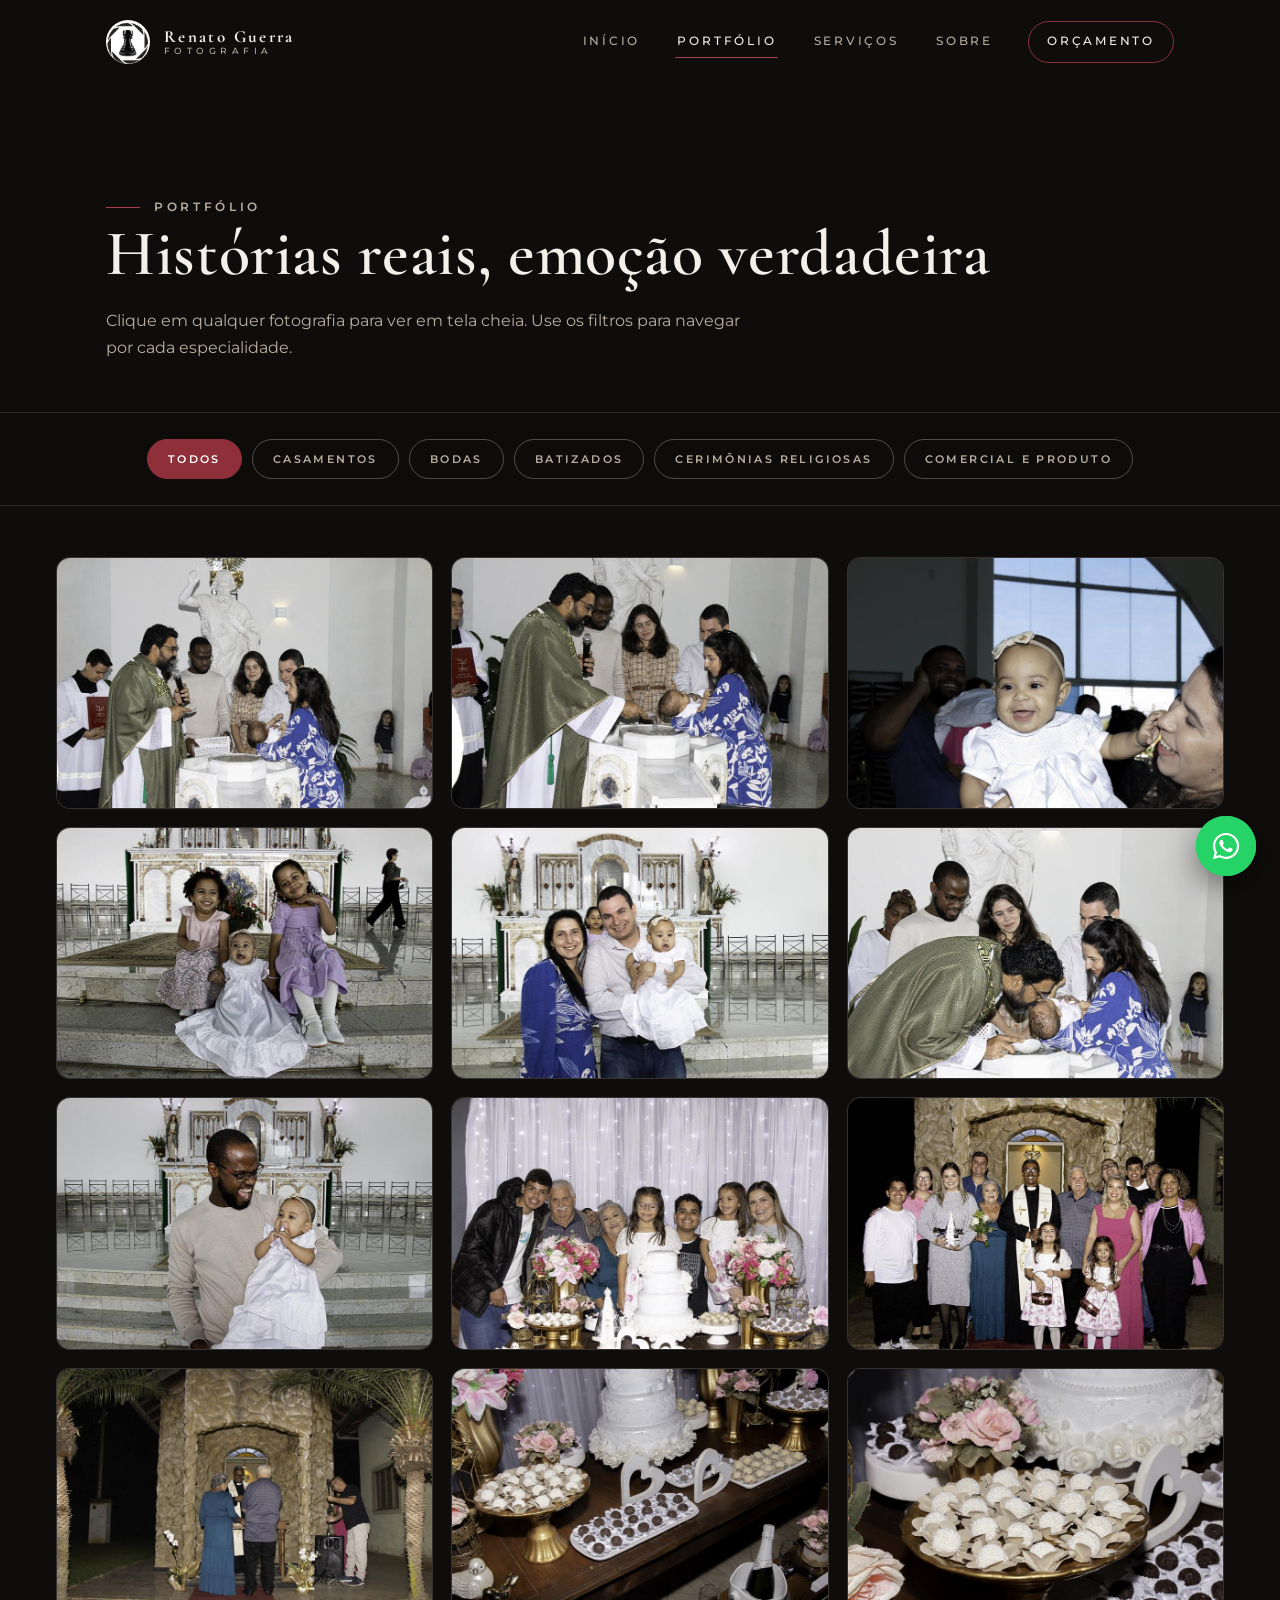
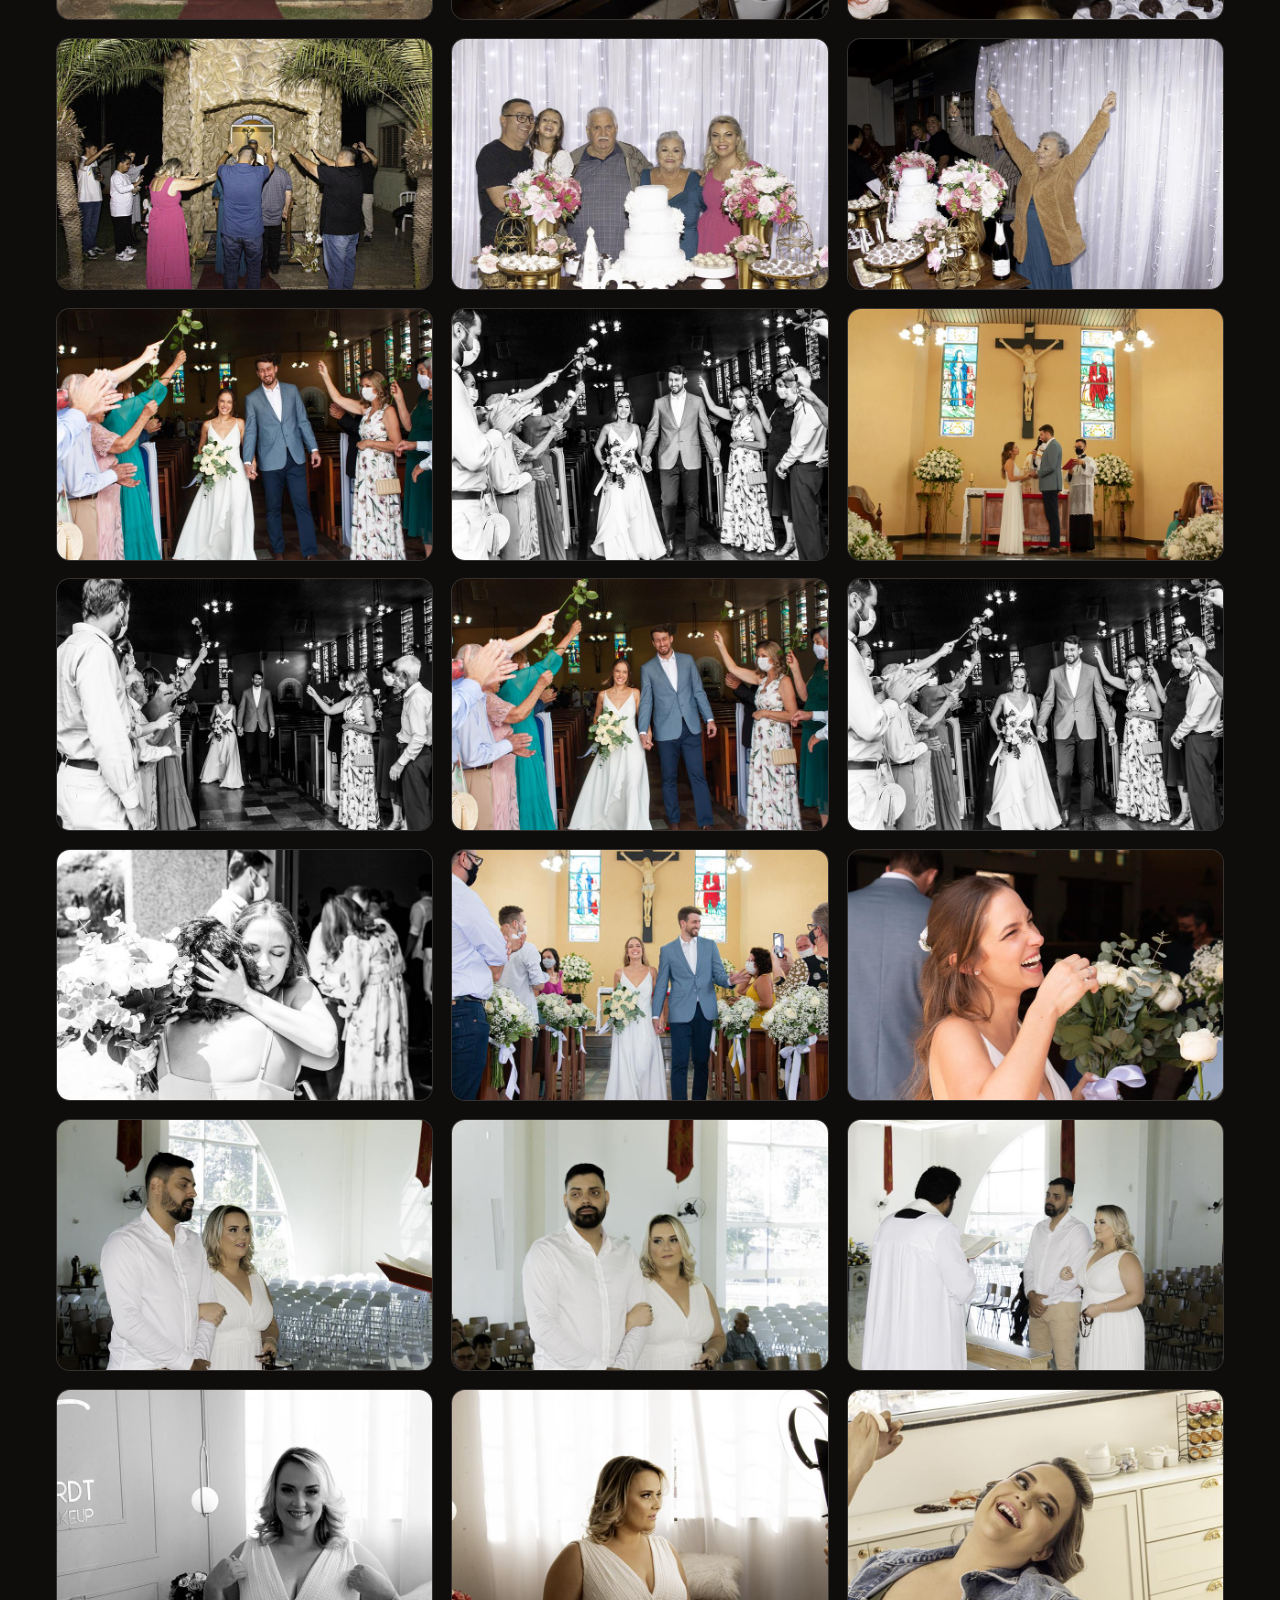
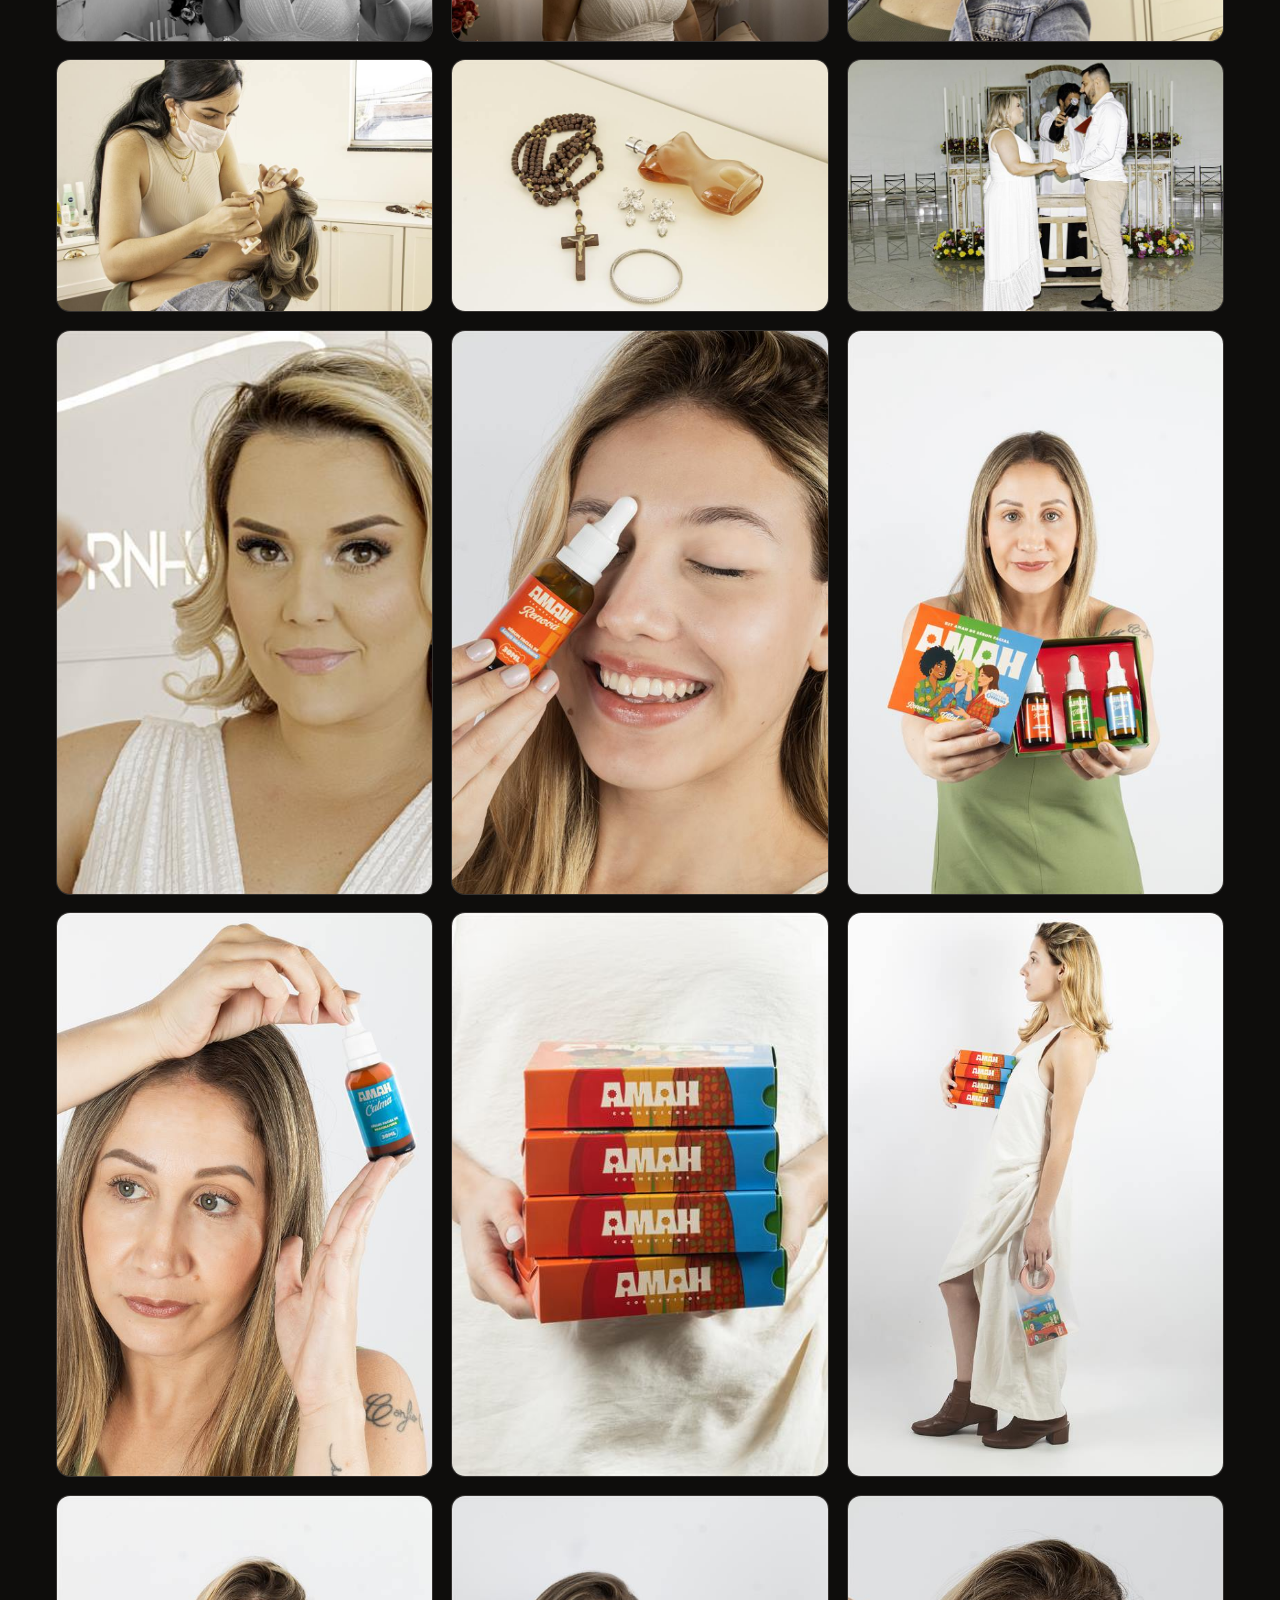
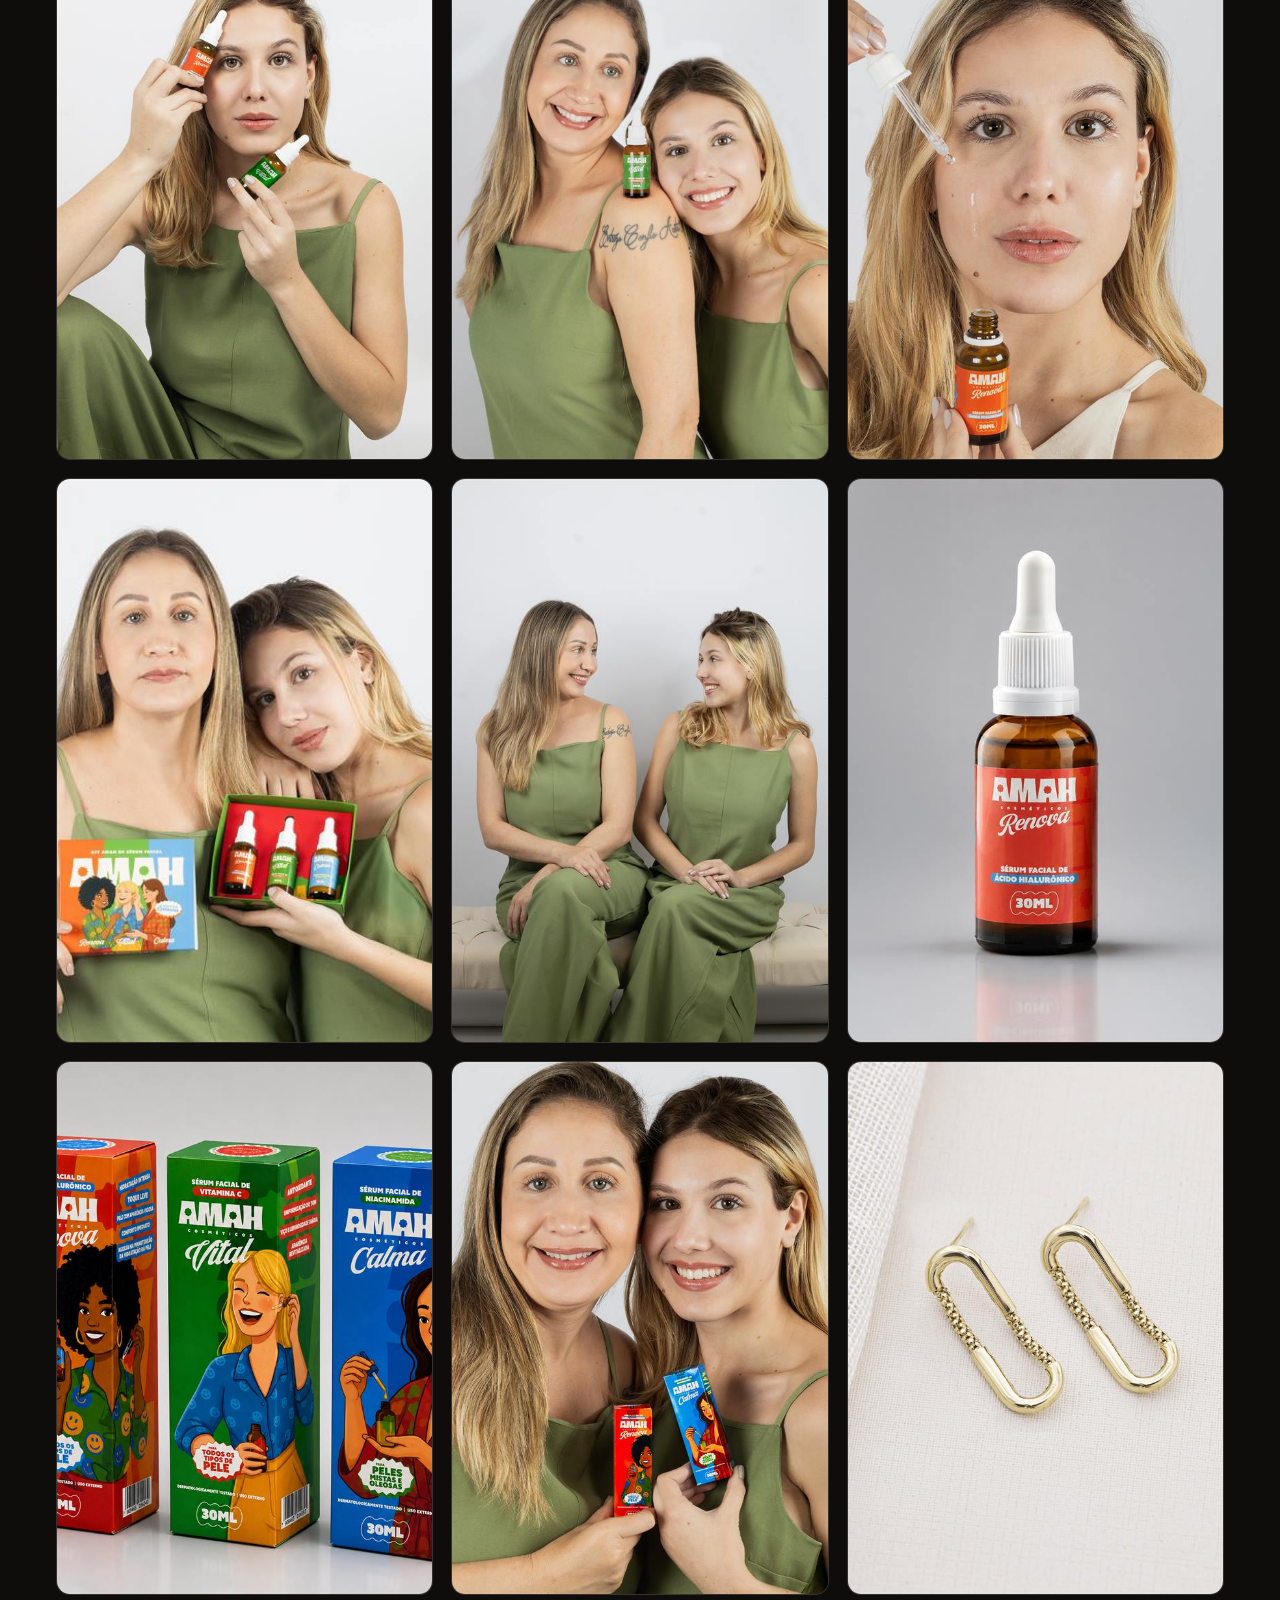
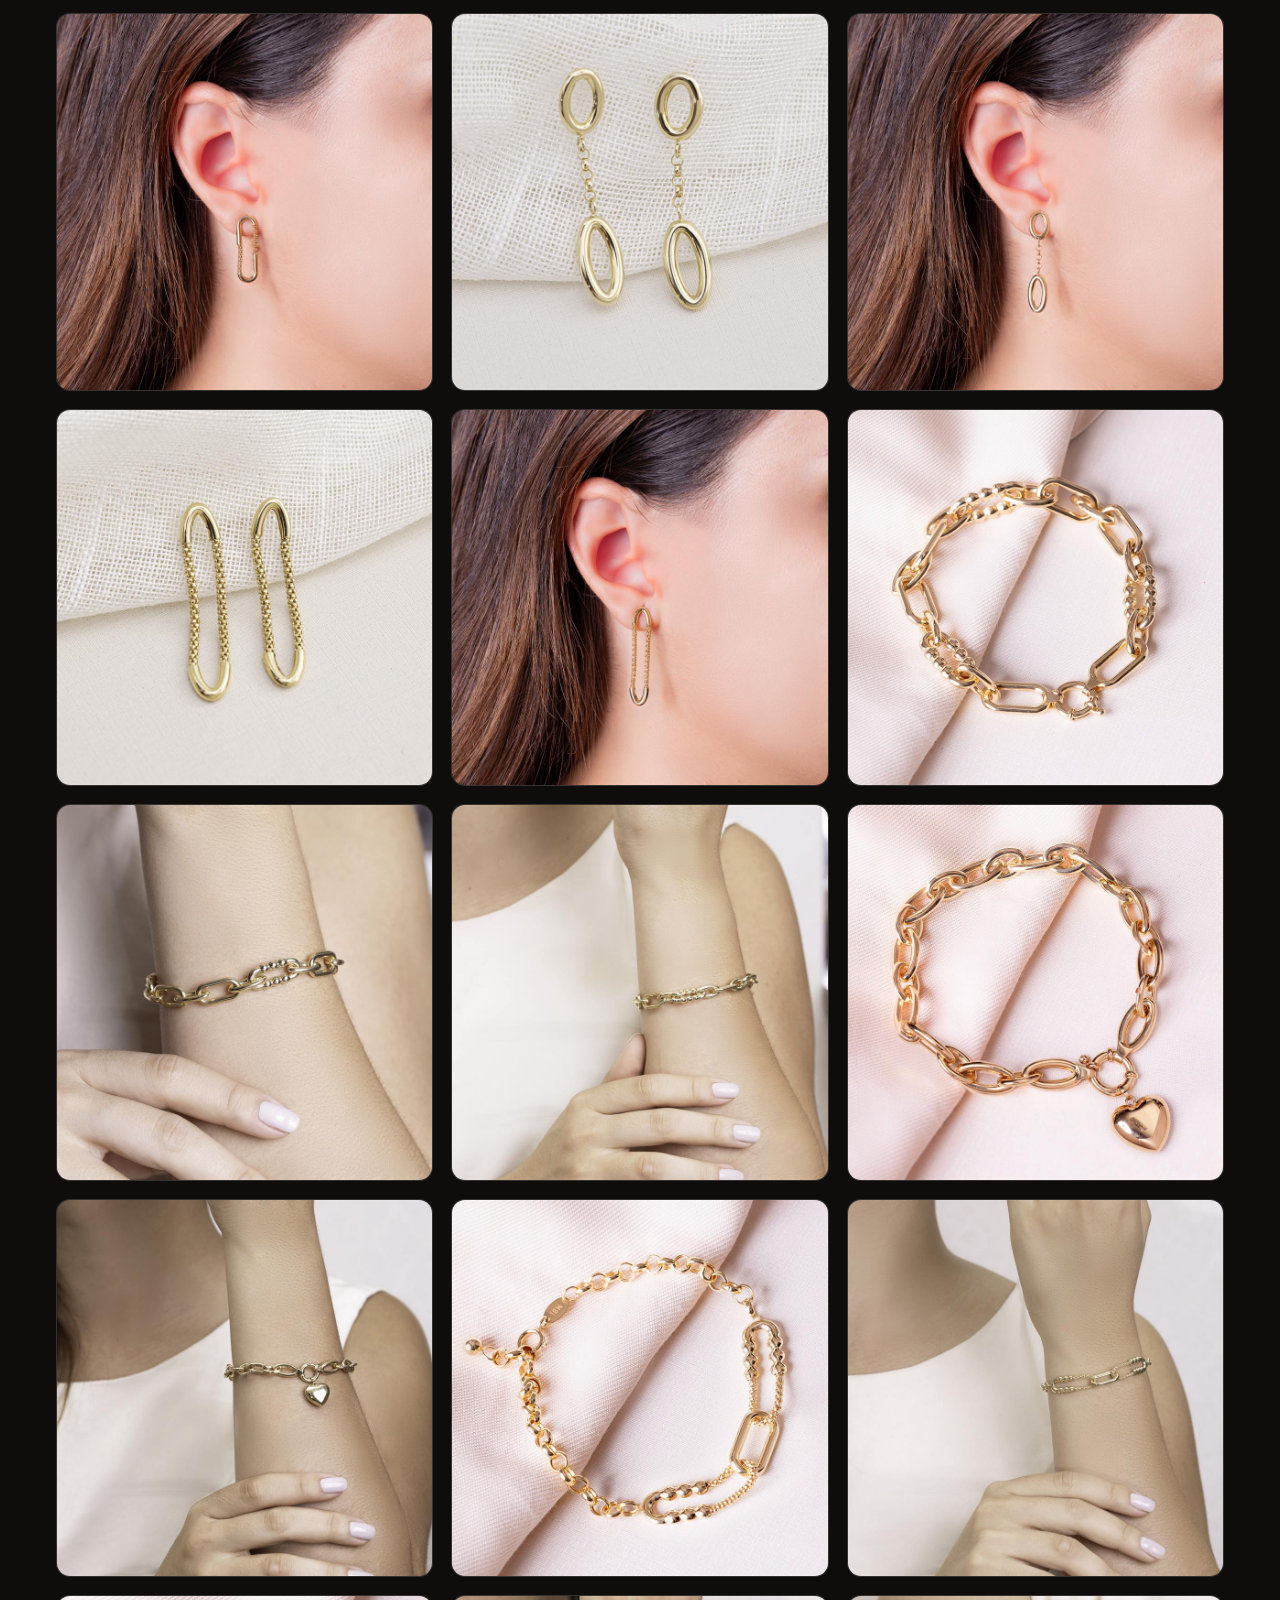
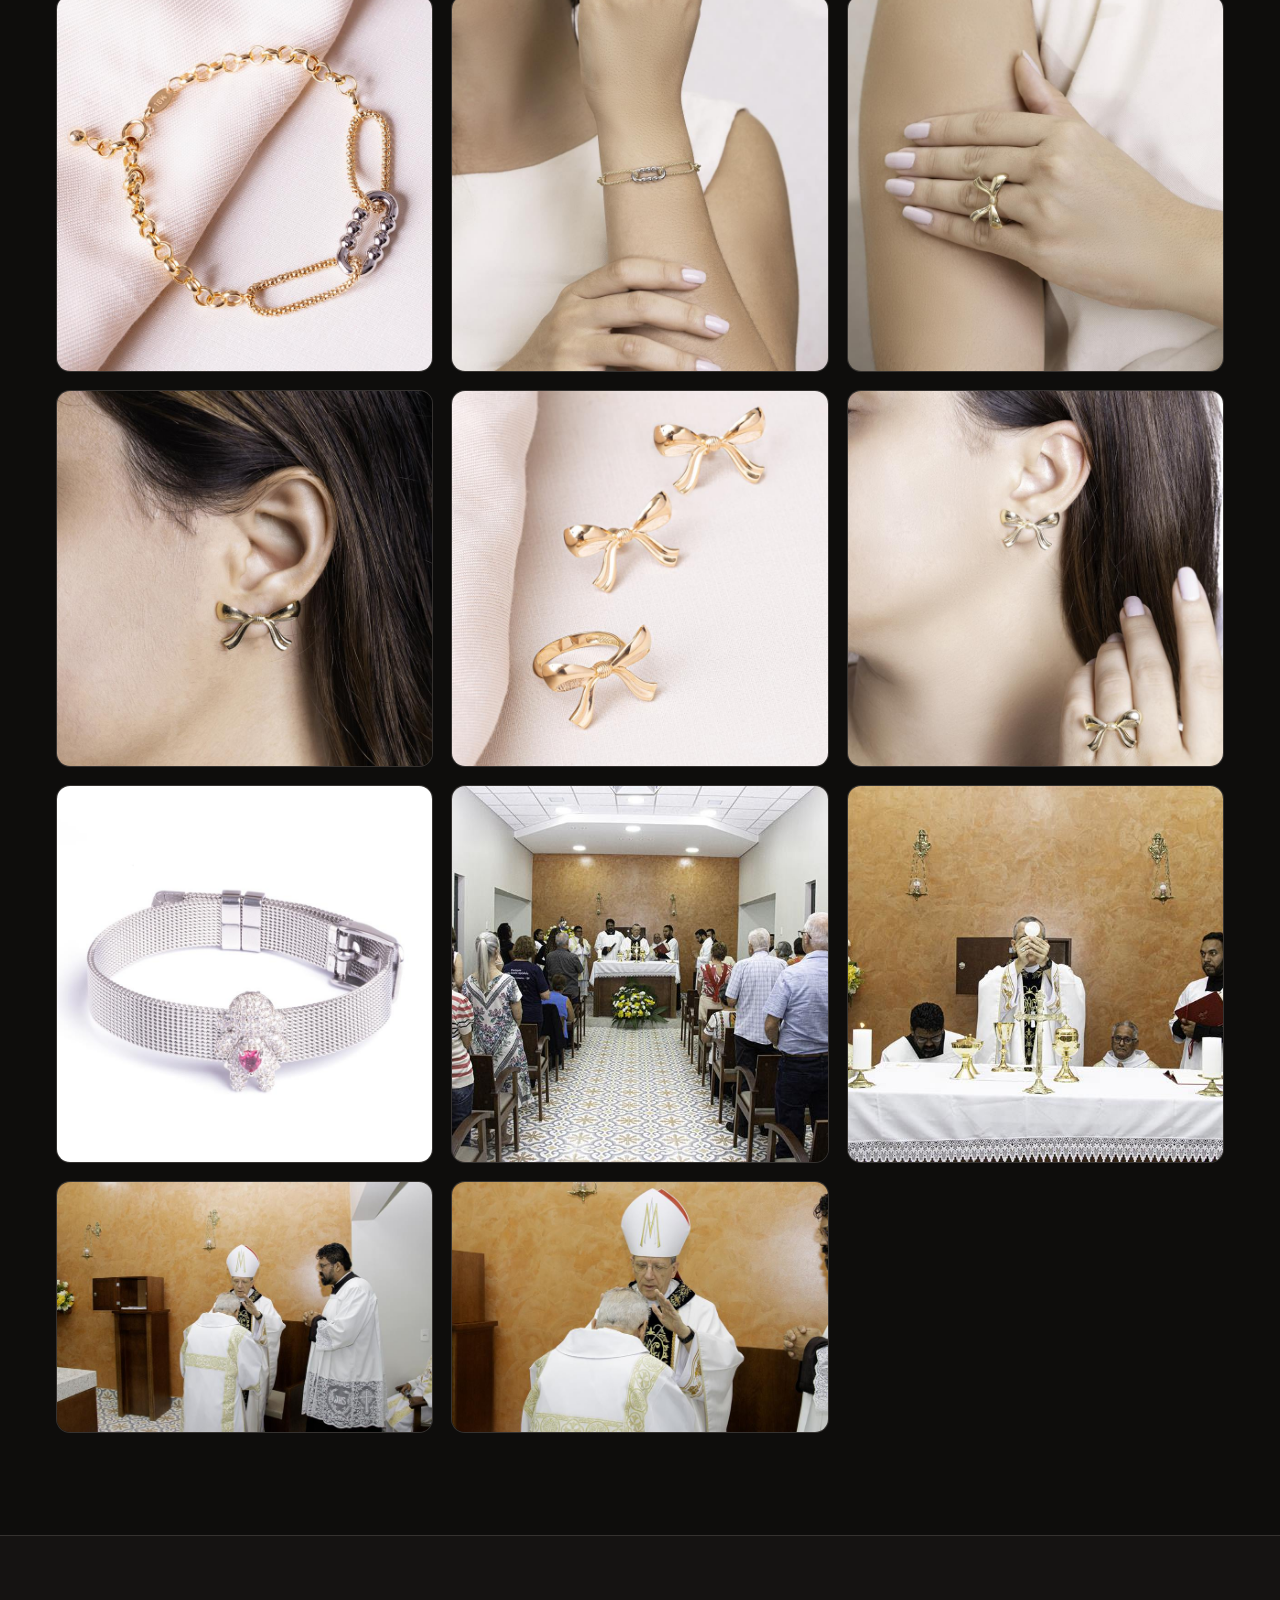
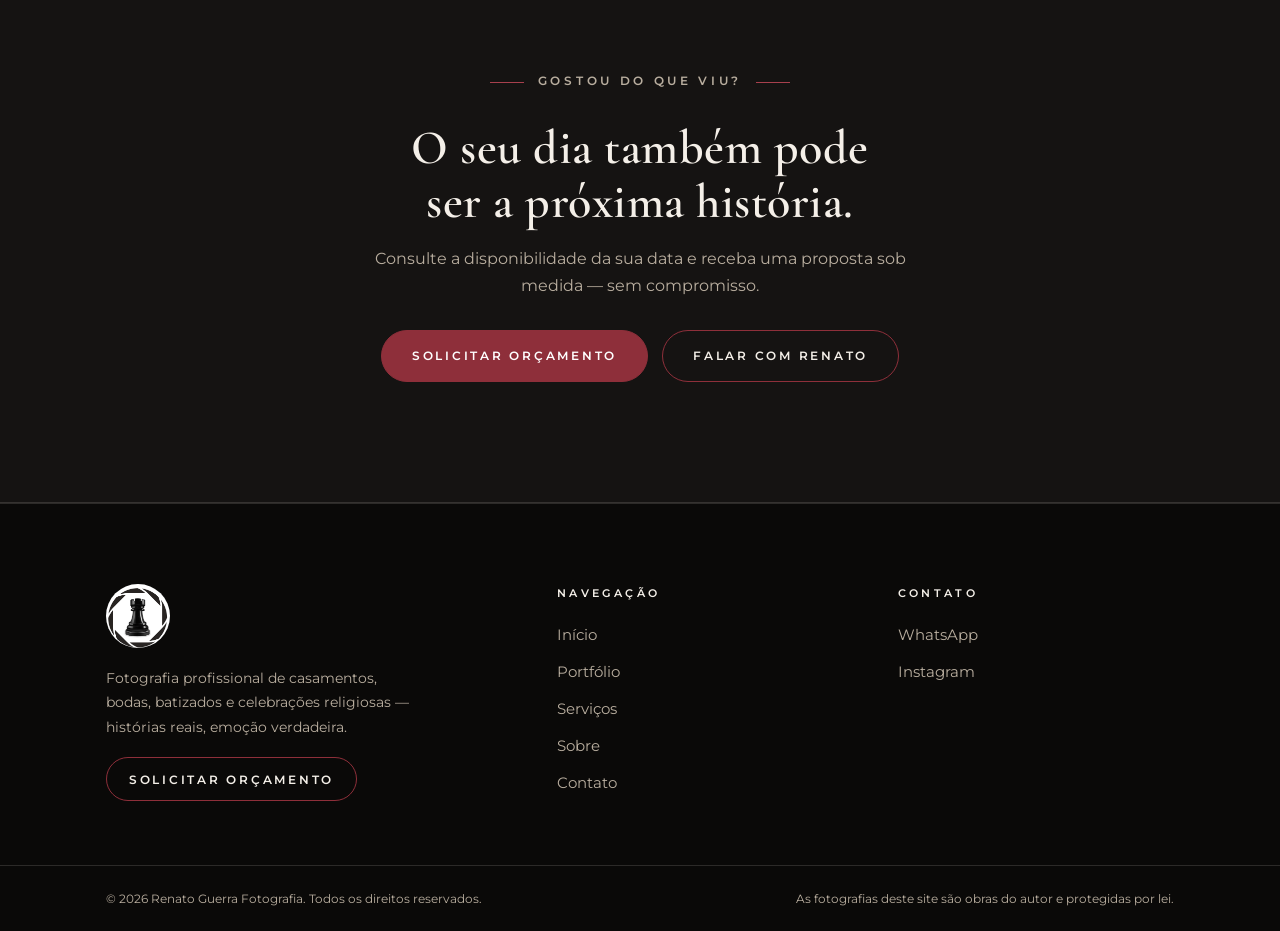
==== commit 9297053a: "design: formas curvas em todo o site + botao flutuante WhatsApp com pulso" ====
--- a/portfolio.html
+++ b/portfolio.html
@@ -7,7 +7,7 @@
   <meta name="description" content="Portfólio de Renato Guerra: casamentos, bodas, batizados, celebrações religiosas e fotografia comercial. Veja histórias reais registradas com emoção e luz natural.">
   <meta name="robots" content="index,follow">
   <meta name="theme-color" content="#0e0d0c">
-  <link rel="canonical" href="portfolio.html">
+  <link rel="canonical" href="https://renatoguerrafotografia.com.br/portfolio.html">
   <link rel="icon" type="image/png" href="img/brand/favicon-64.png" sizes="64x64">
   <link rel="icon" type="image/png" href="img/brand/favicon-256.png" sizes="256x256">
   <link rel="apple-touch-icon" href="img/brand/apple-touch-icon.png">
@@ -17,7 +17,7 @@
   <meta property="og:site_name" content="Renato Guerra Fotografia">
   <meta property="og:title" content="Portfólio | Renato Guerra Fotografia">
   <meta property="og:description" content="Casamentos, bodas, batizados, celebrações religiosas e fotografia comercial — histórias reais registradas com emoção.">
-  <meta property="og:image" content="img/casamento-mariana-04.jpg">
+  <meta property="og:image" content="https://renatoguerrafotografia.com.br/img/casamento-mariana-04.jpg">
   <meta name="twitter:card" content="summary_large_image">
 
   <link rel="preconnect" href="https://fonts.googleapis.com">
@@ -29,7 +29,7 @@
 
 <header class="site-header is-solid">
   <div class="header-inner">
-    <a class="brand" href="./" aria-label="Renato Guerra Fotografia — página inicial">
+    <a class="brand" href="index.html" aria-label="Renato Guerra Fotografia — página inicial">
       <img src="img/brand/logo-round.png" alt="Logo Renato Guerra Fotografia" width="44" height="44">
       <span class="brand-name">Renato Guerra<small>FOTOGRAFIA</small></span>
     </a>
@@ -37,11 +37,11 @@
       <span></span>
     </button>
     <nav class="nav" id="nav-principal" aria-label="Navegação principal">
-      <a href="./">Início</a>
+      <a href="index.html">Início</a>
       <a href="portfolio.html" aria-current="page">Portfólio</a>
-      <a href="./#servicos">Serviços</a>
-      <a href="./#sobre">Sobre</a>
-      <a href="./#contato" class="nav-cta">Orçamento</a>
+      <a href="index.html#servicos">Serviços</a>
+      <a href="index.html#sobre">Sobre</a>
+      <a href="index.html#contato" class="nav-cta">Orçamento</a>
     </nav>
   </div>
 </header>
@@ -74,8 +74,8 @@
       <h2>O seu dia também pode ser a próxima história.</h2>
       <p>Consulte a disponibilidade da sua data e receba uma proposta sob medida — sem compromisso.</p>
       <div class="btn-row">
-        <a class="btn btn--solid" href="./#contato">Solicitar orçamento</a>
-        <a class="btn btn--ghost" data-wa data-wa-msg="Olá, Renato! Vi seu portfólio e gostaria de mais informações sobre seus serviços." href="./#contato">Falar com Renato</a>
+        <a class="btn btn--solid" href="index.html#contato">Solicitar orçamento</a>
+        <a class="btn btn--ghost" data-wa data-wa-msg="Olá, Renato! Vi seu portfólio e gostaria de mais informações sobre seus serviços." href="index.html#contato">Falar com Renato</a>
       </div>
     </div>
   </section>
@@ -96,8 +96,9 @@
   <span class="lb-caption"></span>
 </div>
 
-<a class="wa-float" data-wa href="./#contato" aria-label="Falar com Renato no WhatsApp">
-  <svg viewBox="0 0 32 32" aria-hidden="true"><path d="M16 3C9.4 3 4 8.3 4 14.9c0 2.6.8 5 2.3 7L4.5 29l7.4-1.9c1.9 1 4 1.6 6.1 1.6 6.6 0 12-5.3 12-11.9S22.6 3 16 3zm0 21.8c-1.9 0-3.8-.5-5.4-1.5l-.4-.2-4.4 1.1 1.2-4.2-.3-.4c-1.2-1.7-1.8-3.6-1.8-5.7 0-5.4 4.5-9.8 10.1-9.8s10.1 4.4 10.1 9.8-4.5 9.9-10.1 9.9zm5.5-7.4c-.3-.1-1.8-.9-2-1-.3-.1-.5-.1-.7.1-.2.3-.8 1-.9 1.2-.2.2-.3.2-.6.1-.3-.1-1.3-.5-2.4-1.5-.9-.8-1.5-1.8-1.7-2.1-.2-.3 0-.5.1-.6l.4-.5c.1-.2.2-.3.3-.5.1-.2 0-.4 0-.5s-.7-1.6-1-2.2c-.2-.5-.5-.5-.7-.5h-.6c-.2 0-.5.1-.8.4-.3.3-1 1-1 2.5s1.1 2.9 1.2 3.1c.1.2 2.1 3.2 5.1 4.5.7.3 1.3.5 1.7.6.7.2 1.4.2 1.9.1.6-.1 1.8-.7 2-1.4.3-.7.3-1.3.2-1.4-.1-.1-.3-.2-.6-.4z"/></svg>
+<a class="wa-float" data-wa href="index.html#contato" aria-label="Conversar com Renato Guerra pelo WhatsApp">
+  <span class="wa-tip" aria-hidden="true">Fale com a Luana</span>
+  <svg viewBox="0 0 448 512" aria-hidden="true"><path d="M380.9 97.1C339 55.1 283.2 32 223.9 32c-122.4 0-222 99.6-222 222 0 39.1 10.2 77.3 29.6 111L0 480l117.7-30.9c32.4 17.7 68.9 27 106.1 27h.1c122.3 0 224.1-99.6 224.1-222 0-59.3-25.2-115-67.1-157zm-157 341.6c-33.2 0-65.7-8.9-94-25.7l-6.7-4-69.8 18.3L72 359.2l-4.4-7c-18.5-29.4-28.2-63.3-28.2-98.2 0-101.7 82.8-184.5 184.6-184.5 49.3 0 95.6 19.2 130.4 54.1 34.8 34.9 56.2 81.2 56.1 130.5 0 101.8-84.9 184.6-186.6 184.6zm101.2-138.2c-5.5-2.8-32.8-16.2-37.9-18-5.1-1.9-8.8-2.8-12.5 2.8-3.7 5.6-14.3 18-17.6 21.8-3.2 3.7-6.5 4.2-12 1.4-32.6-16.3-54-29.1-75.5-66-5.7-9.8 5.7-9.1 16.3-30.3 1.8-3.7.9-6.9-.5-9.7-1.4-2.8-12.5-30.1-17.1-41.2-4.5-10.8-9.1-9.3-12.5-9.5-3.2-.2-6.9-.2-10.6-.2-3.7 0-9.7 1.4-14.8 6.9-5.1 5.6-19.4 19-19.4 46.3 0 27.3 19.9 53.7 22.6 57.4 2.8 3.7 39.1 59.7 94.8 83.8 35.2 15.2 49 16.5 66.6 13.9 10.7-1.6 32.8-13.4 37.4-26.4 4.6-13 4.6-24.1 3.2-26.4-1.3-2.5-5-3.9-10.5-6.6z"/></svg>
 </a>
 
 <footer class="site-footer">
@@ -106,23 +107,23 @@
       <img src="img/brand/logo-round.png" alt="Logo Renato Guerra Fotografia" loading="lazy" width="64" height="64">
       <p>Fotografia profissional de casamentos, bodas, batizados e celebrações religiosas — histórias reais, emoção verdadeira.</p>
       <div class="btn-row">
-        <a class="btn btn--ghost" style="min-height:44px;padding:10px 22px" href="./#contato">Solicitar orçamento</a>
+        <a class="btn btn--ghost" style="min-height:44px;padding:10px 22px" href="index.html#contato">Solicitar orçamento</a>
       </div>
     </div>
     <div>
       <h4>Navegação</h4>
       <ul class="footer-links">
-        <li><a href="./">Início</a></li>
+        <li><a href="index.html">Início</a></li>
         <li><a href="portfolio.html">Portfólio</a></li>
-        <li><a href="./#servicos">Serviços</a></li>
-        <li><a href="./#sobre">Sobre</a></li>
-        <li><a href="./#contato">Contato</a></li>
+        <li><a href="index.html#servicos">Serviços</a></li>
+        <li><a href="index.html#sobre">Sobre</a></li>
+        <li><a href="index.html#contato">Contato</a></li>
       </ul>
     </div>
     <div>
       <h4>Contato</h4>
       <ul class="footer-links">
-        <li><a data-wa href="./#contato">WhatsApp</a></li>
+        <li><a data-wa href="index.html#contato">WhatsApp</a></li>
         <li><a data-ig href="https://www.instagram.com/guerra.renatofotografia/" style="display:none">Instagram</a></li>
         <li><a data-email href="#" style="display:none">E-mail</a></li>
       </ul>
@@ -136,6 +137,10 @@
   </div>
 </footer>
 
+<!-- Rodapé da agência -->
+<div id="agencia-footer"></div>
+<script src="https://rodape.agenciafenixads.com.br/embed/footer.js" async data-footer-id="default" data-target="#agencia-footer" data-agf="1"></script>
+
 <script src="js/galeria.js" defer></script>
 <script src="js/main.js" defer></script>
 </body>
--- a/css/style.css
+++ b/css/style.css
@@ -17,6 +17,8 @@
   --sans:'Montserrat',system-ui,-apple-system,Segoe UI,Arial,sans-serif;
   --maxw:1180px;
   --pad:clamp(20px,5vw,56px);
+  --radius:16px;
+  --radius-sm:12px;
   --ease:cubic-bezier(.22,.61,.36,1);
 }
 
@@ -57,7 +59,7 @@
   display:inline-flex;align-items:center;justify-content:center;gap:10px;
   min-height:52px;padding:14px 30px;border:1px solid var(--accent);
   font-size:.78rem;font-weight:600;letter-spacing:.22em;text-transform:uppercase;
-  cursor:pointer;transition:background .3s var(--ease),color .3s var(--ease),border-color .3s var(--ease);
+  cursor:pointer;border-radius:999px;transition:background .3s var(--ease),color .3s var(--ease),border-color .3s var(--ease);
   background:transparent;color:var(--text);
 }
 .btn--solid{background:var(--accent);color:#fff}
@@ -95,12 +97,12 @@
 }
 .nav a:hover,.nav a[aria-current="page"]{color:var(--text)}
 .nav a:hover::after,.nav a[aria-current="page"]::after{transform:scaleX(1)}
-.nav-cta{border:1px solid var(--accent);padding:10px 18px !important;color:var(--text) !important}
+.nav-cta{border:1px solid var(--accent);padding:10px 18px !important;color:var(--text) !important;border-radius:999px}
 .nav-cta:hover{background:var(--accent)}
 .nav-cta::after{display:none}
 .nav-toggle{
   display:none;width:48px;height:48px;border:1px solid var(--line-strong);
-  background:rgba(14,13,12,.5);cursor:pointer;position:relative;border-radius:2px
+  background:rgba(14,13,12,.5);cursor:pointer;position:relative;border-radius:50%
 }
 .nav-toggle span,.nav-toggle span::before,.nav-toggle span::after{
   content:"";position:absolute;left:14px;width:20px;height:1.6px;background:var(--text);transition:transform .3s var(--ease),opacity .3s
@@ -164,7 +166,7 @@
 .cats{display:grid;grid-template-columns:repeat(3,1fr);gap:clamp(14px,2vw,26px)}
 .cat{
   position:relative;display:block;overflow:hidden;background:var(--bg-2);
-  aspect-ratio:3/4;border:1px solid var(--line)
+  aspect-ratio:3/4;border:1px solid var(--line);border-radius:var(--radius)
 }
 .cat img{width:100%;height:100%;object-fit:cover;transition:transform .8s var(--ease),filter .8s var(--ease)}
 .cat::after{content:"";position:absolute;inset:0;background:linear-gradient(180deg,transparent 42%,rgba(10,9,8,.88) 100%)}
@@ -187,7 +189,7 @@
 
 /* Histórias */
 .stories{display:grid;grid-template-columns:1fr 1fr;gap:clamp(14px,2vw,26px)}
-.story{position:relative;display:block;overflow:hidden;border:1px solid var(--line);background:var(--bg-2)}
+.story{position:relative;display:block;overflow:hidden;border:1px solid var(--line);background:var(--bg-2);border-radius:var(--radius)}
 .story img{aspect-ratio:16/11;width:100%;object-fit:cover;transition:transform .8s var(--ease)}
 .story:hover img{transform:scale(1.04)}
 .story-body{padding:26px 28px 30px;border-top:1px solid var(--line)}
@@ -204,7 +206,7 @@
 }
 .service h3{font-size:clamp(1.3rem,2.2vw,1.75rem);margin-bottom:8px}
 .service p{color:var(--muted);margin:0;max-width:58ch;font-size:.97rem}
-.service-thumb{width:120px;aspect-ratio:1;object-fit:cover;border:1px solid var(--line)}
+.service-thumb{width:120px;aspect-ratio:1;object-fit:cover;border:1px solid var(--line);border-radius:var(--radius-sm)}
 @media (max-width:640px){
   .service{grid-template-columns:88px 1fr;gap:16px}
   .service-thumb{width:88px}
@@ -227,10 +229,10 @@
 
 /* Sobre */
 .about-grid{display:grid;grid-template-columns:.9fr 1.1fr;gap:clamp(32px,7vw,90px);align-items:center}
-.about-mark{position:relative;background:#fff;padding:clamp(28px,4vw,48px);display:flex;justify-content:center}
+.about-mark{position:relative;background:#fff;padding:clamp(28px,4vw,48px);display:flex;justify-content:center;border-radius:var(--radius)}
 .about-mark img{width:min(320px,72%)}
 .about-mark::after{
-  content:"";position:absolute;inset:14px;border:1px solid rgba(142,47,58,.5);pointer-events:none
+  content:"";position:absolute;inset:14px;border:1px solid rgba(142,47,58,.5);pointer-events:none;border-radius:10px
 }
 .about-text h2{margin-bottom:20px}
 .about-text p{color:var(--muted);margin:0 0 18px}
@@ -243,6 +245,7 @@
 .testi{
   border:1px solid var(--line);background:var(--bg-2);
   padding:clamp(30px,5vw,56px);text-align:center;display:block;
+  border-radius:var(--radius);
   transition:border-color .3s var(--ease),background .3s var(--ease)
 }
 .testi:hover{border-color:var(--accent-2);background:rgba(142,47,58,.08)}
@@ -284,7 +287,7 @@
 .field label{font-size:.68rem;font-weight:600;letter-spacing:.26em;text-transform:uppercase;color:var(--muted)}
 .field input,.field select,.field textarea{
   background:var(--bg-3);border:1px solid var(--line-strong);color:var(--text);
-  padding:14px 16px;font:inherit;font-size:.95rem;border-radius:2px;transition:border-color .25s
+  padding:14px 16px;font:inherit;font-size:.95rem;border-radius:var(--radius-sm);transition:border-color .25s
 }
 .field textarea{min-height:130px;resize:vertical}
 .field input:focus,.field select:focus,.field textarea:focus{border-color:var(--accent-2);outline:none}
@@ -292,7 +295,7 @@
 .form-note{grid-column:1/-1;font-size:.8rem;color:var(--muted);margin:0}
 .form-success{
   grid-column:1/-1;border:1px solid var(--accent);background:rgba(142,47,58,.12);
-  padding:20px 22px;display:none
+  padding:20px 22px;display:none;border-radius:var(--radius-sm)
 }
 .form-success.is-visible{display:block}
 .form-success strong{font-family:var(--serif);font-size:1.2rem;display:block;margin-bottom:6px}
@@ -316,14 +319,36 @@
 
 /* WhatsApp flutuante */
 .wa-float{
-  position:fixed;right:18px;bottom:18px;z-index:55;width:56px;height:56px;border-radius:50%;
-  background:#25d366;display:none;place-items:center;box-shadow:0 8px 26px rgba(0,0,0,.45);
-  transition:transform .25s var(--ease)
-}
-.wa-float:hover{transform:scale(1.07)}
-.wa-float svg{width:28px;height:28px;fill:#fff}
+  position:fixed;right:24px;bottom:calc(24px + env(safe-area-inset-bottom,0px));z-index:1000;
+  width:60px;height:60px;border-radius:50%;
+  background:#25d366;display:none;place-items:center;
+  box-shadow:0 10px 30px rgba(0,0,0,.45);
+  transition:transform .2s var(--ease),box-shadow .2s var(--ease)
+}
+.wa-float::before,.wa-float::after{
+  content:"";position:absolute;inset:0;border-radius:50%;background:#25d366;z-index:-1;
+  animation:wa-pulse 2.5s ease-out infinite;pointer-events:none
+}
+.wa-float::after{animation-delay:1.25s}
+@keyframes wa-pulse{0%{transform:scale(1);opacity:.35}70%{transform:scale(1.6);opacity:0}100%{transform:scale(1.6);opacity:0}}
+.wa-float:hover{transform:scale(1.07);box-shadow:0 14px 40px rgba(37,211,102,.45)}
+.wa-float svg{width:30px;height:30px;fill:#fff;position:relative;z-index:1}
 .wa-float.is-visible{display:grid}
-@media (max-width:640px){.wa-float{width:60px;height:60px;right:14px;bottom:14px}}
+.wa-tip{
+  position:absolute;right:calc(100% + 14px);top:50%;
+  transform:translateY(-50%) translateX(6px);
+  background:#1c1918;color:#fff;border:1px solid var(--line-strong);
+  font-size:.68rem;font-weight:600;letter-spacing:.18em;text-transform:uppercase;white-space:nowrap;
+  padding:9px 16px;border-radius:999px;opacity:0;pointer-events:none;
+  box-shadow:0 6px 18px rgba(0,0,0,.4);
+  transition:opacity .2s var(--ease),transform .2s var(--ease)
+}
+.wa-float:hover .wa-tip,.wa-float:focus-visible .wa-tip{opacity:1;transform:translateY(-50%) translateX(0)}
+@media (max-width:640px){
+  .wa-float{width:54px;height:54px;right:20px;bottom:calc(20px + env(safe-area-inset-bottom,0px))}
+  .wa-float svg{width:27px;height:27px}
+  .wa-tip{display:none}
+}
 
 /* Portfólio */
 .page-hero{
@@ -350,7 +375,7 @@
 }
 .gal-item{
   margin:0;position:relative;overflow:hidden;cursor:pointer;background:var(--bg-2);
-  border:1px solid var(--line)
+  border:1px solid var(--line);border-radius:14px
 }
 .gal-item img{width:100%;height:100%;object-fit:cover;transition:transform .7s var(--ease),opacity .4s}
 .gal-item::after{
@@ -375,7 +400,7 @@
   display:none;align-items:center;justify-content:center
 }
 .lightbox.is-open{display:flex}
-.lightbox img{max-width:calc(100vw - 32px);max-height:calc(100svh - 96px);object-fit:contain;box-shadow:0 20px 80px rgba(0,0,0,.6)}
+.lightbox img{max-width:calc(100vw - 32px);max-height:calc(100svh - 96px);object-fit:contain;box-shadow:0 20px 80px rgba(0,0,0,.6);border-radius:10px}
 .lb-btn{
   position:absolute;background:rgba(244,239,232,.06);border:1px solid var(--line-strong);
   color:var(--text);width:52px;height:52px;border-radius:50%;cursor:pointer;display:grid;place-items:center;
@@ -403,4 +428,5 @@
   *,*::before,*::after{animation-duration:.01ms !important;animation-iteration-count:1 !important;transition-duration:.01ms !important}
   html{scroll-behavior:auto}
   html.js .reveal{opacity:1;transform:none}
-}
+  .wa-float::before,.wa-float::after{display:none}
+}
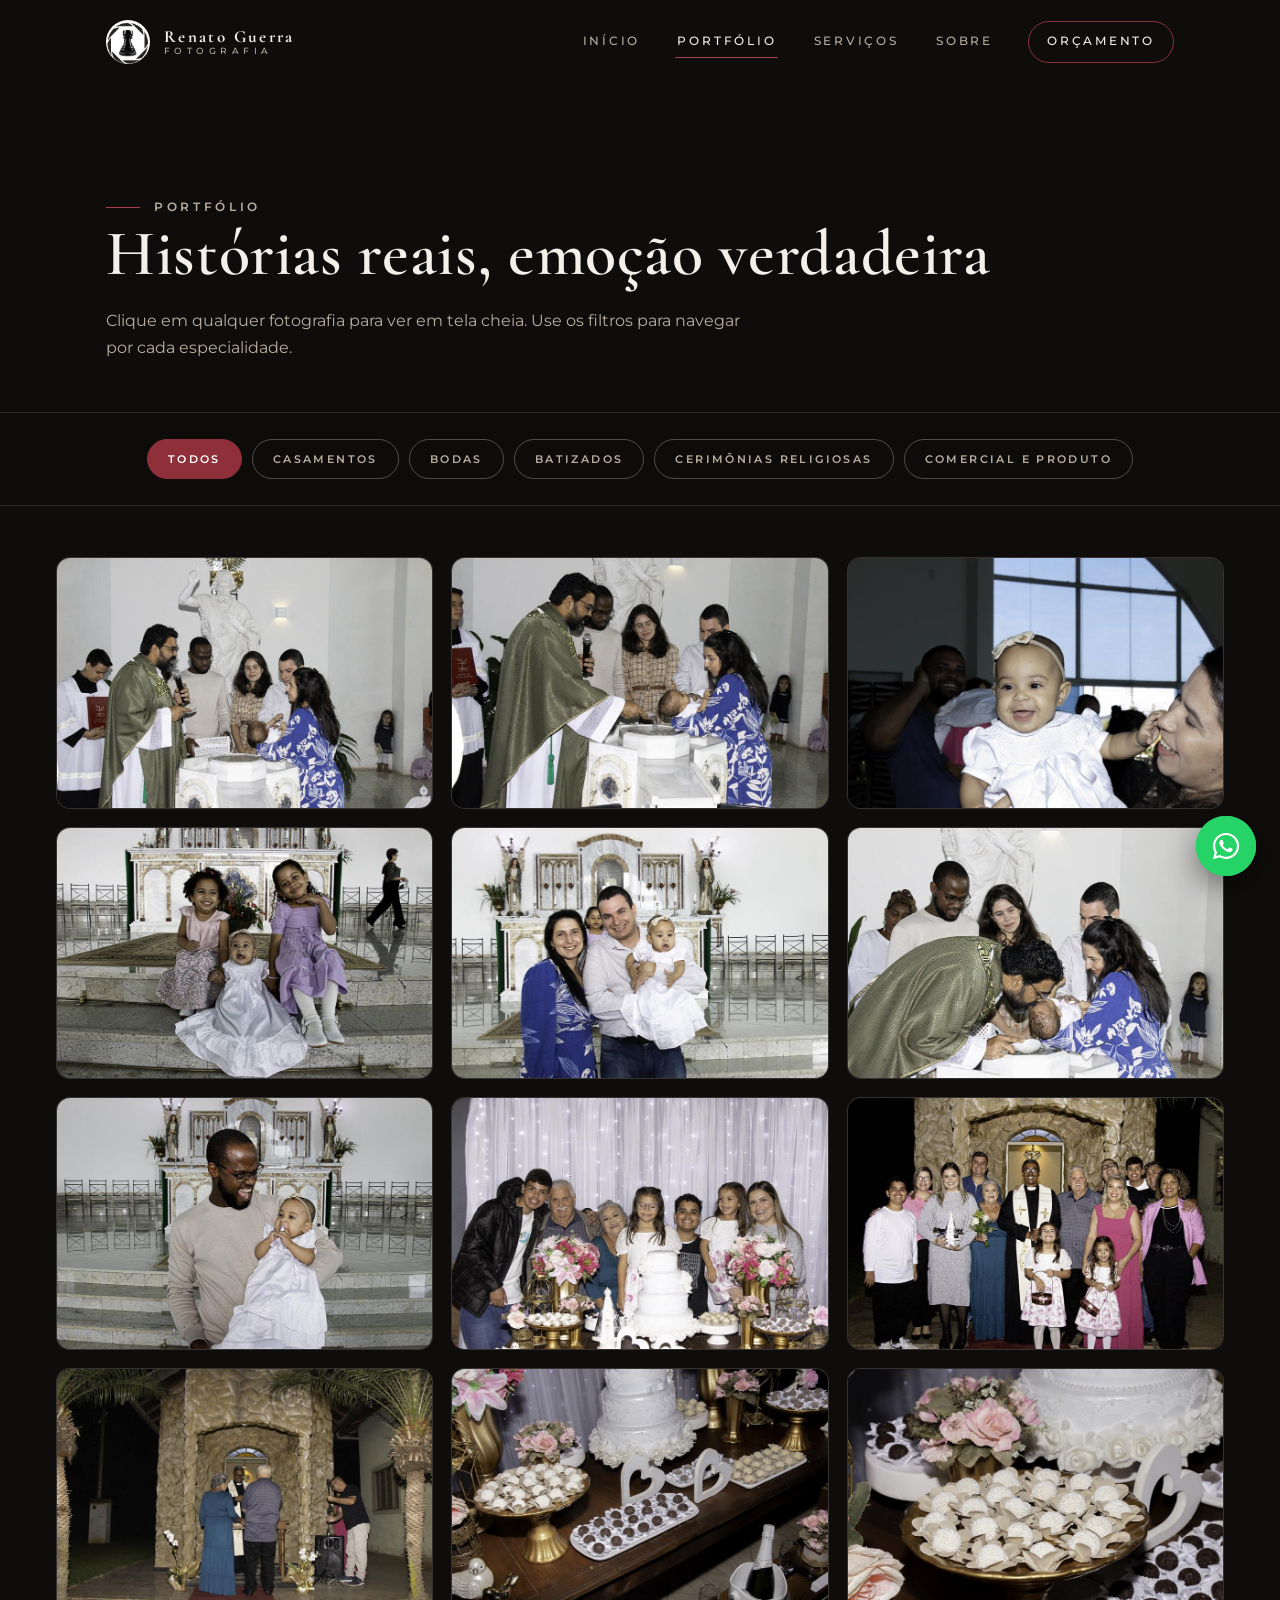
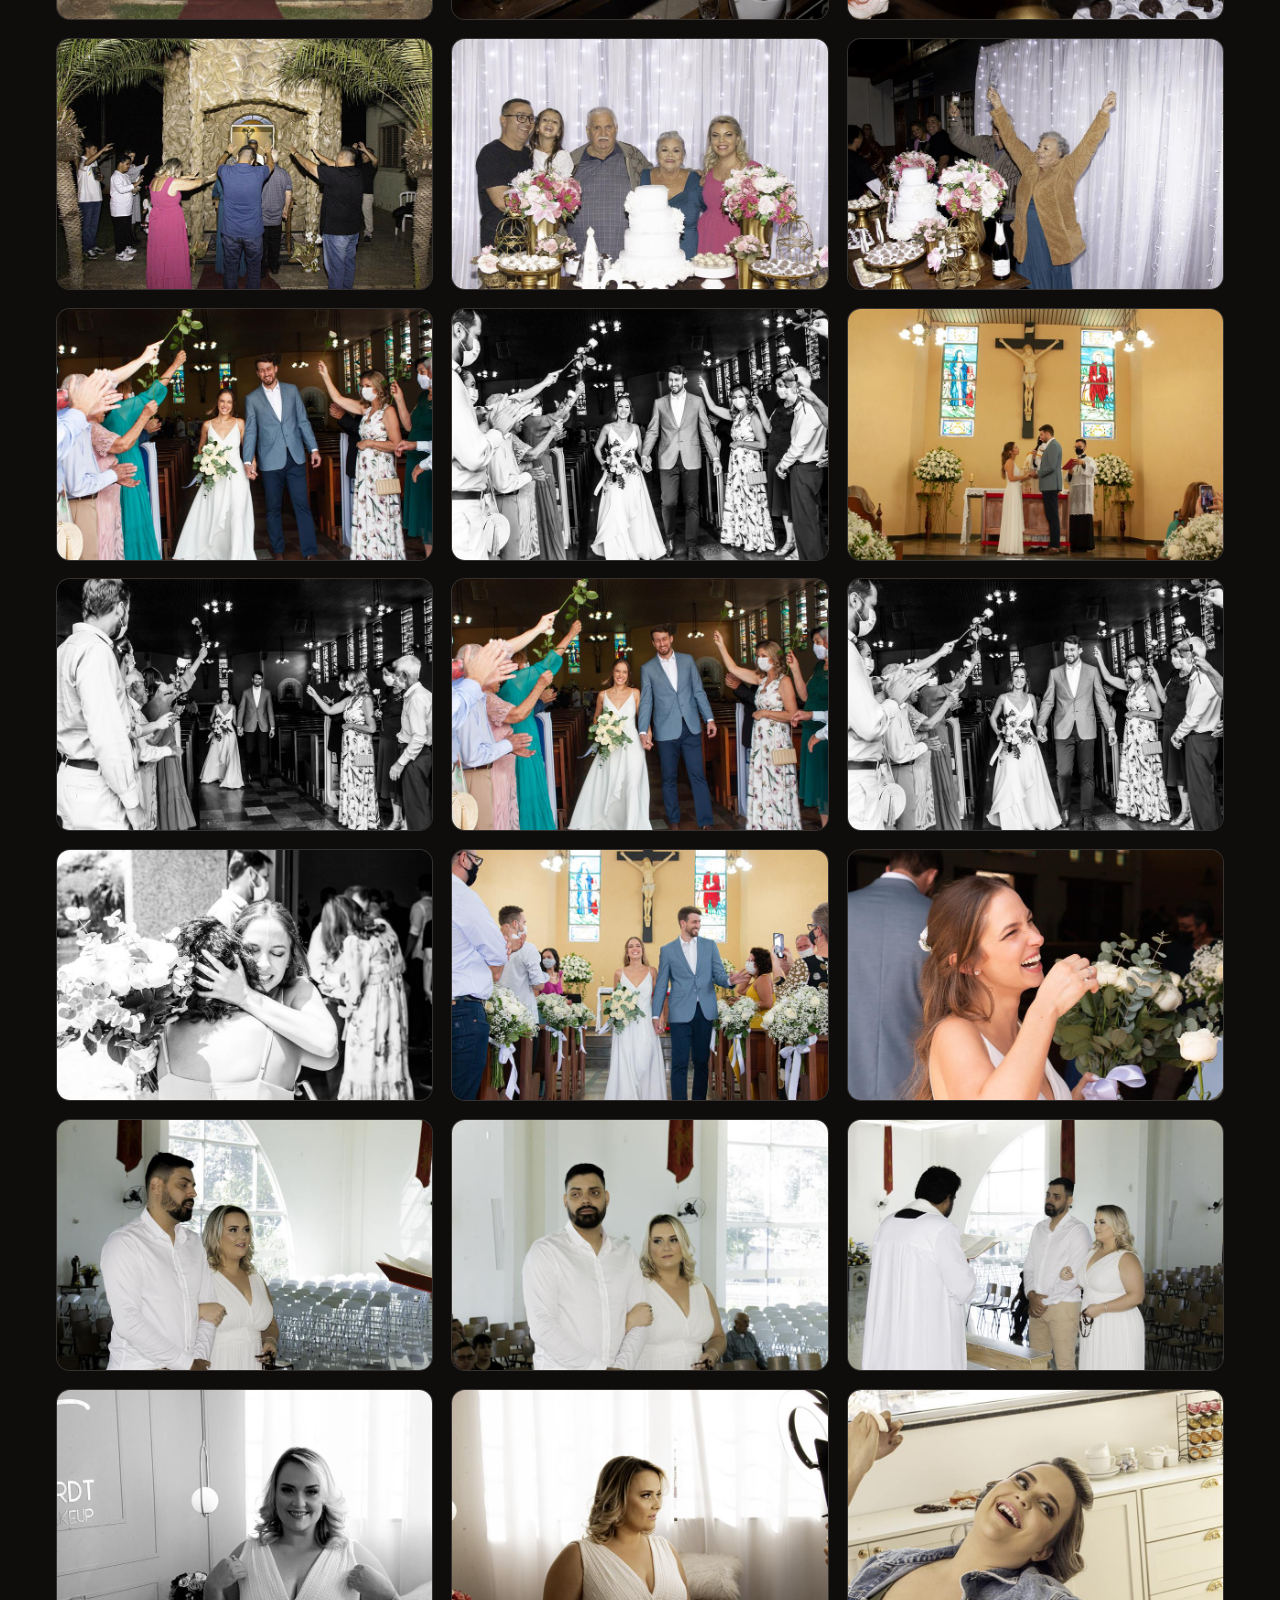
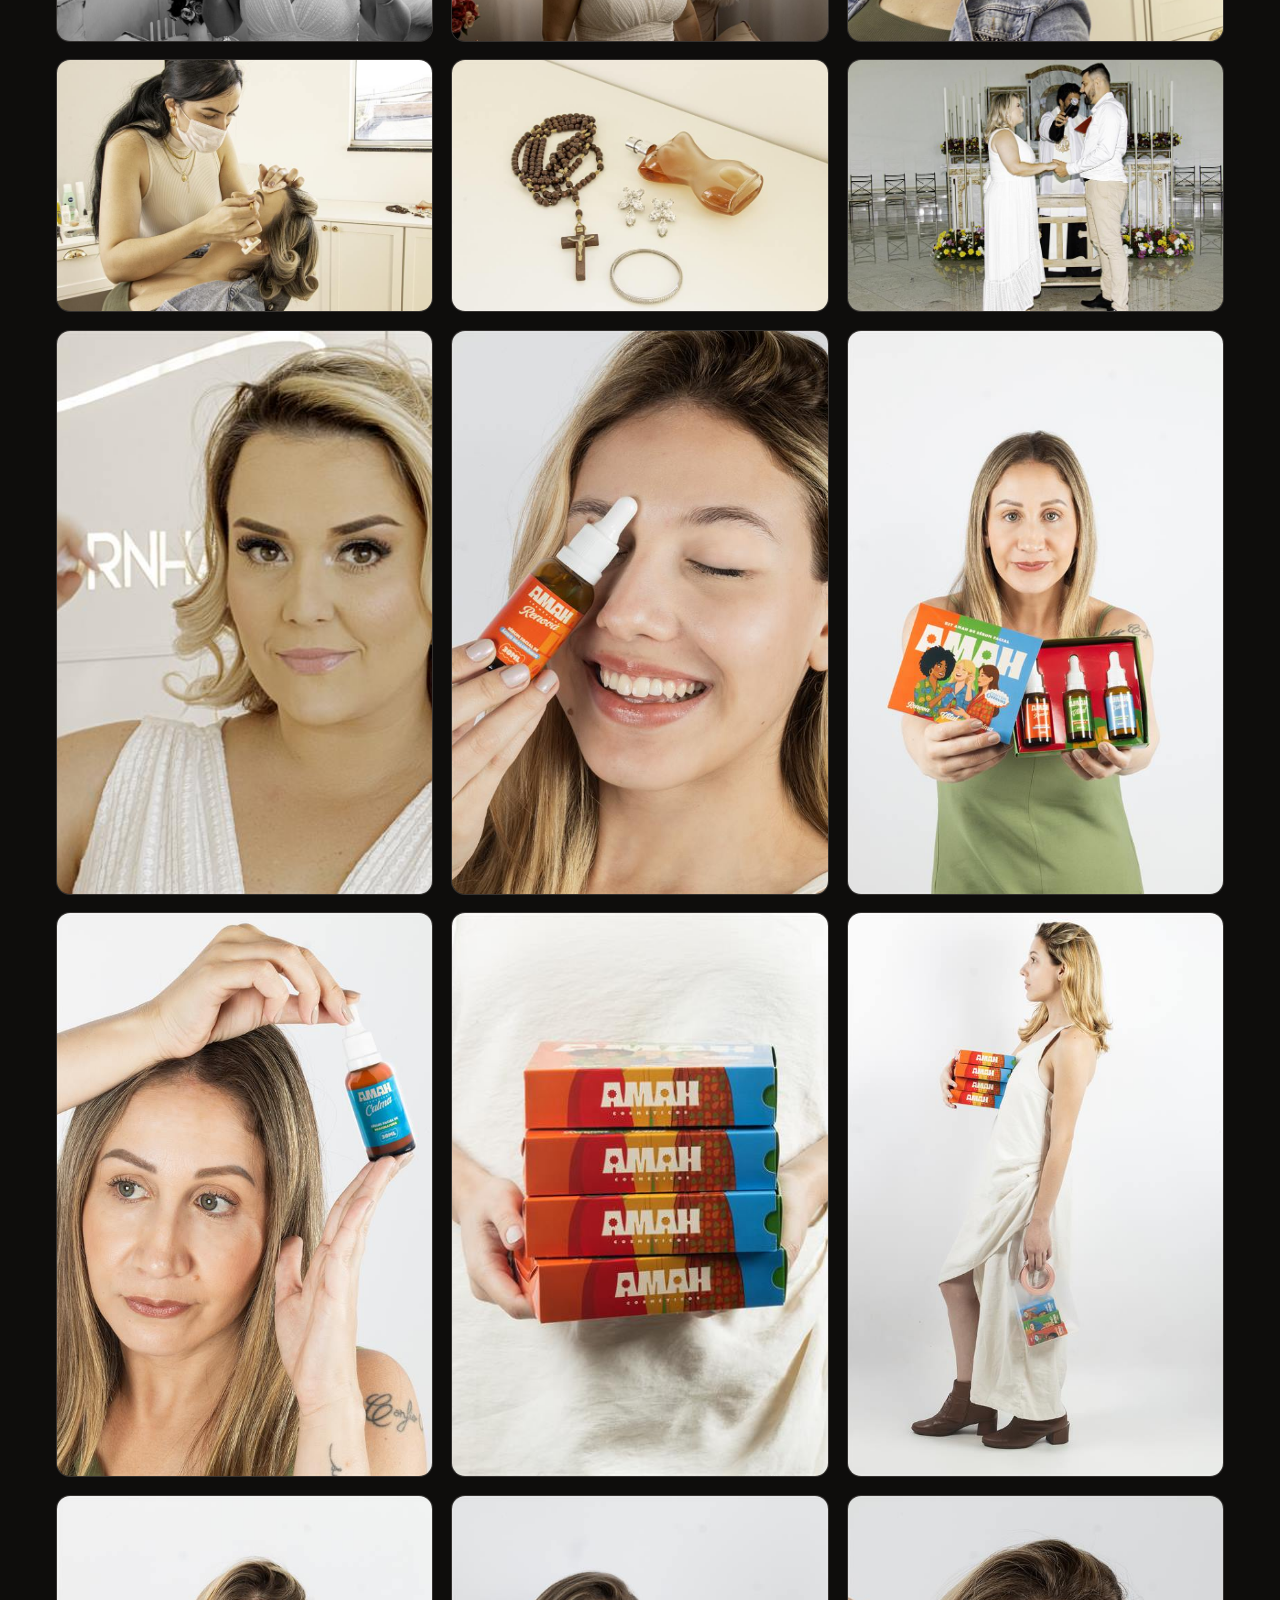
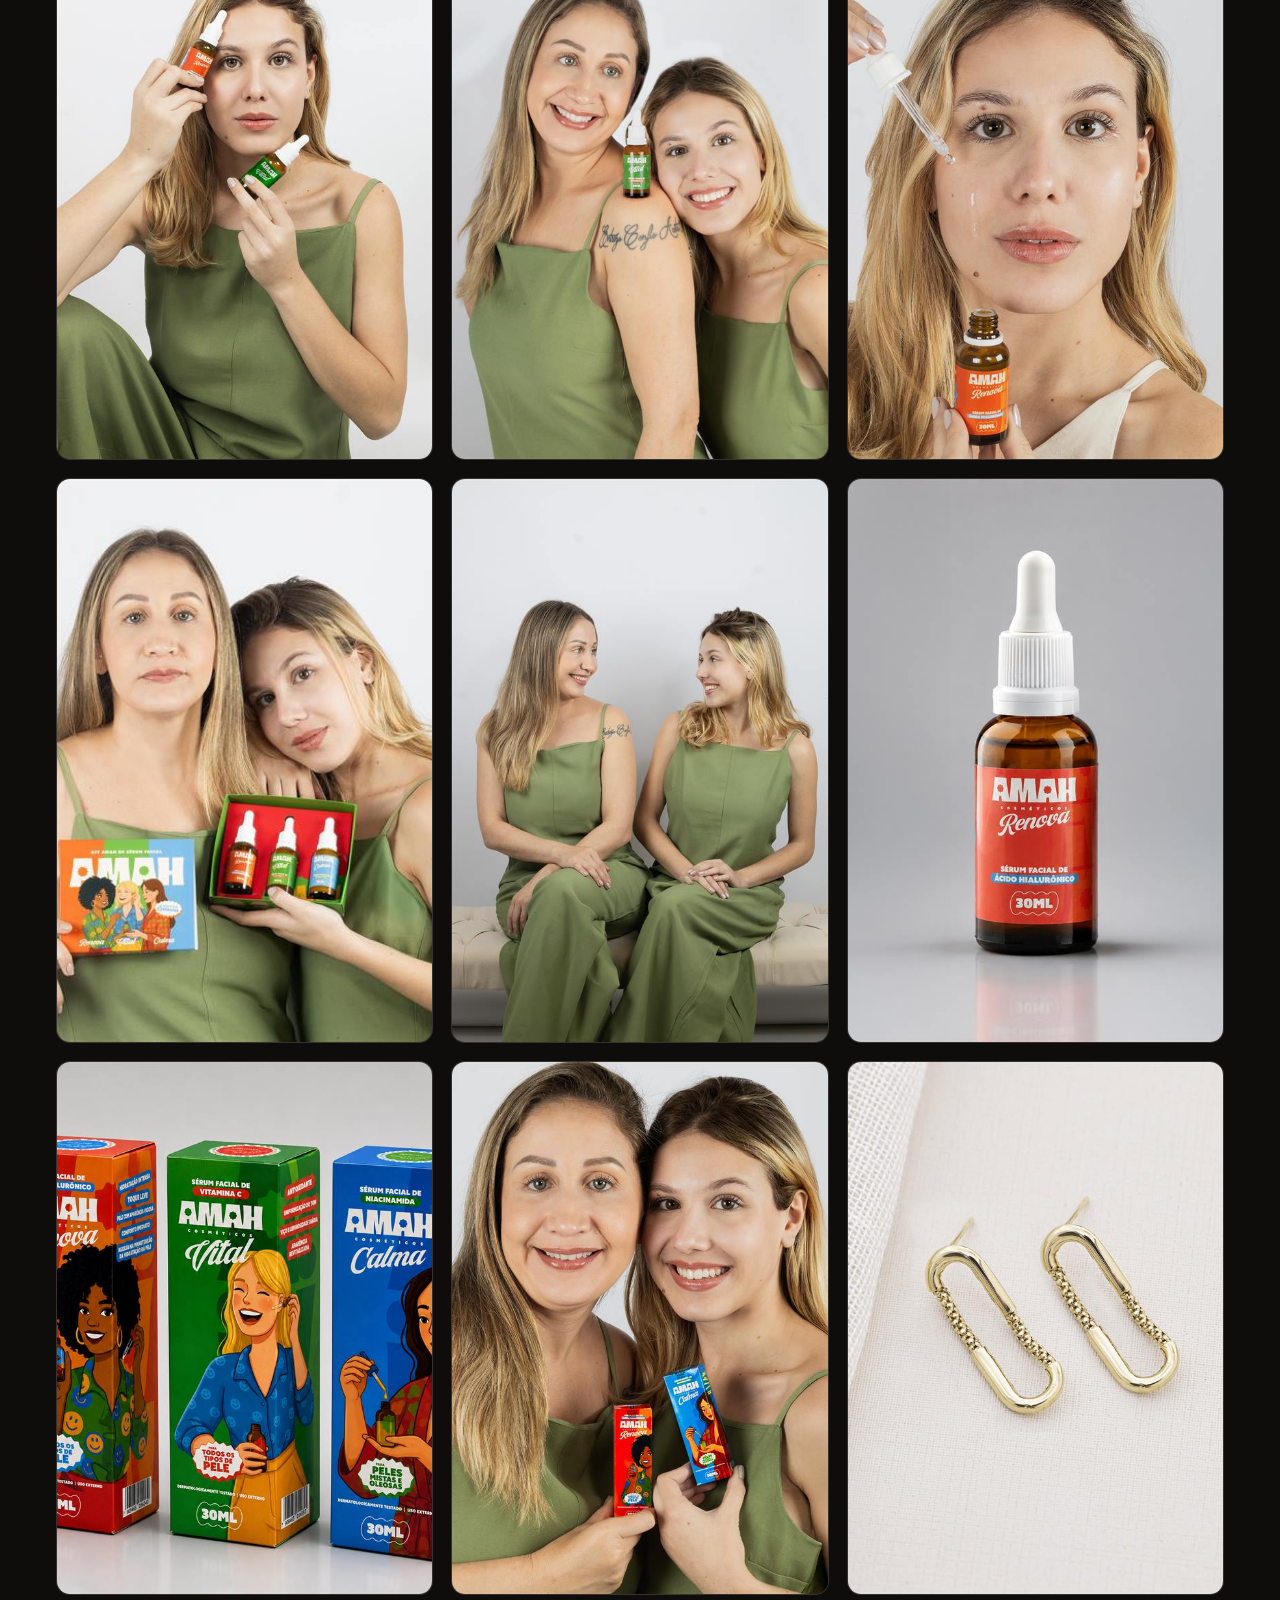
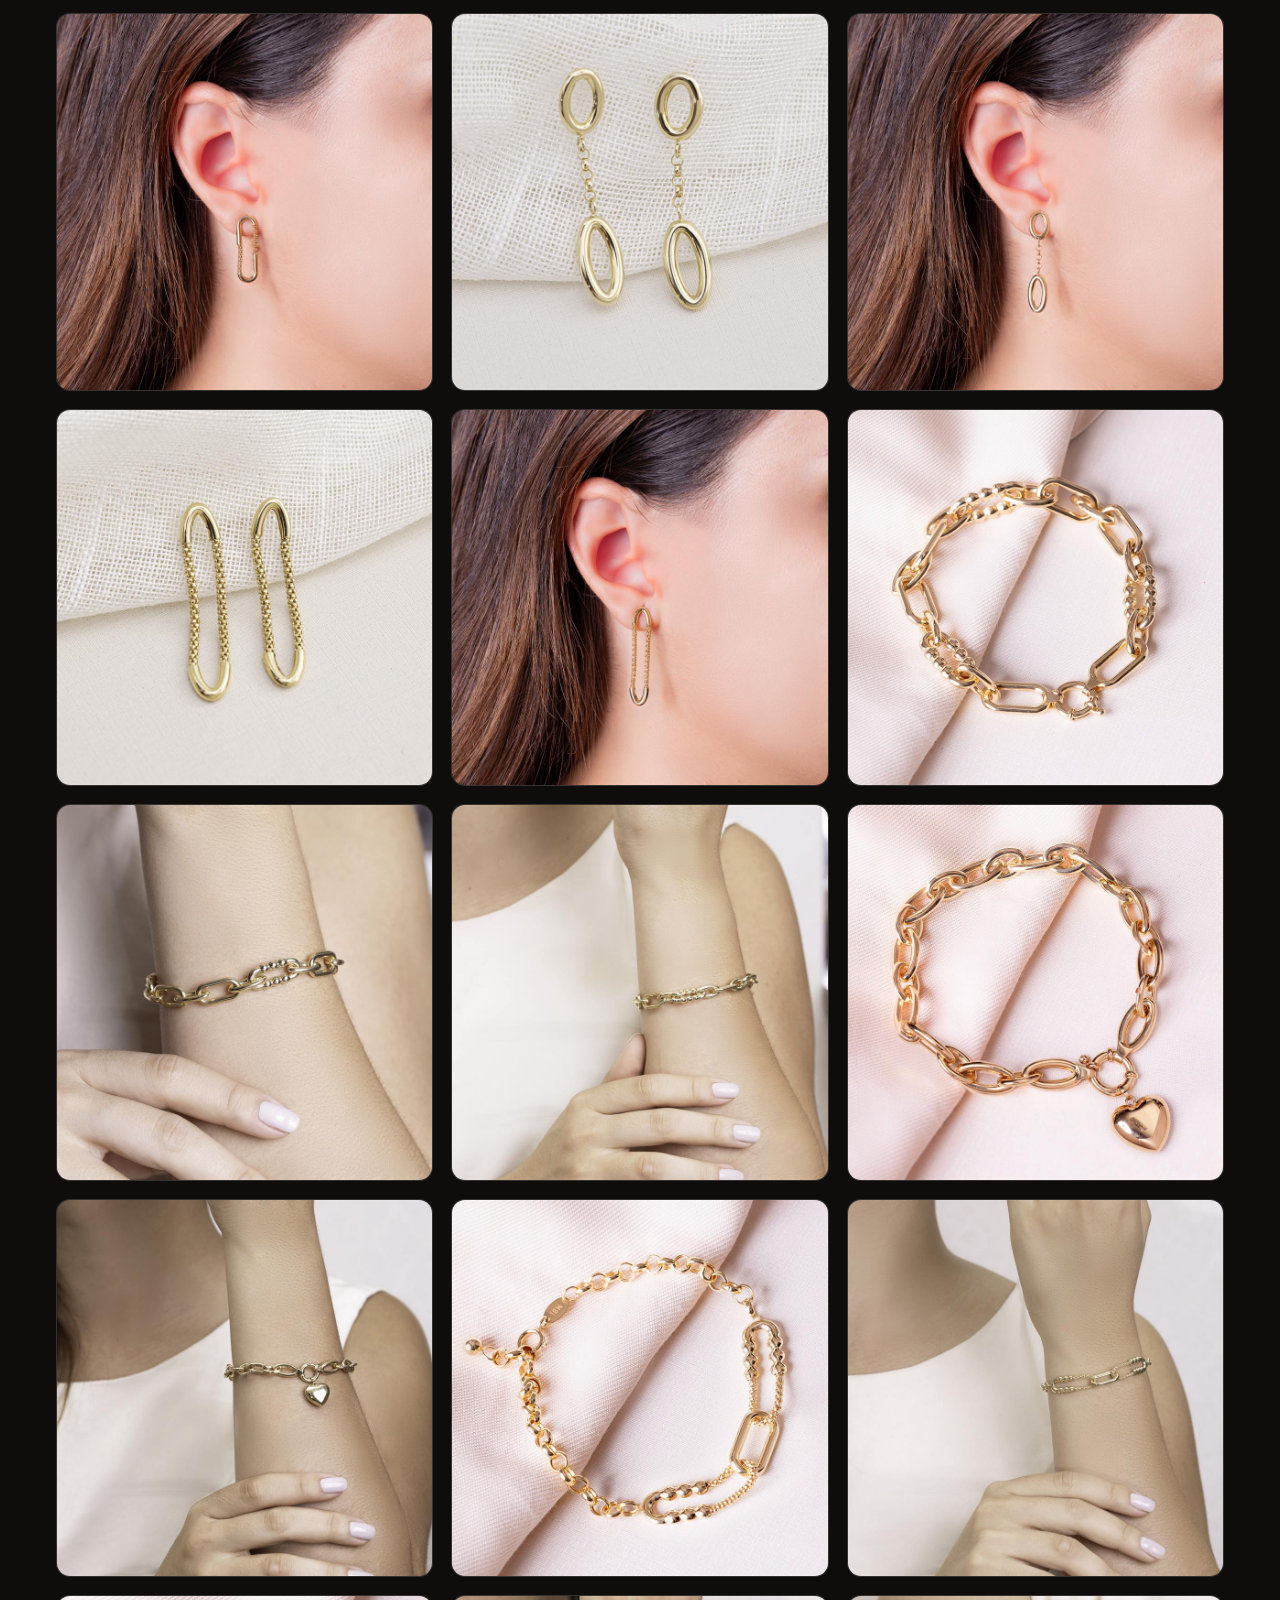
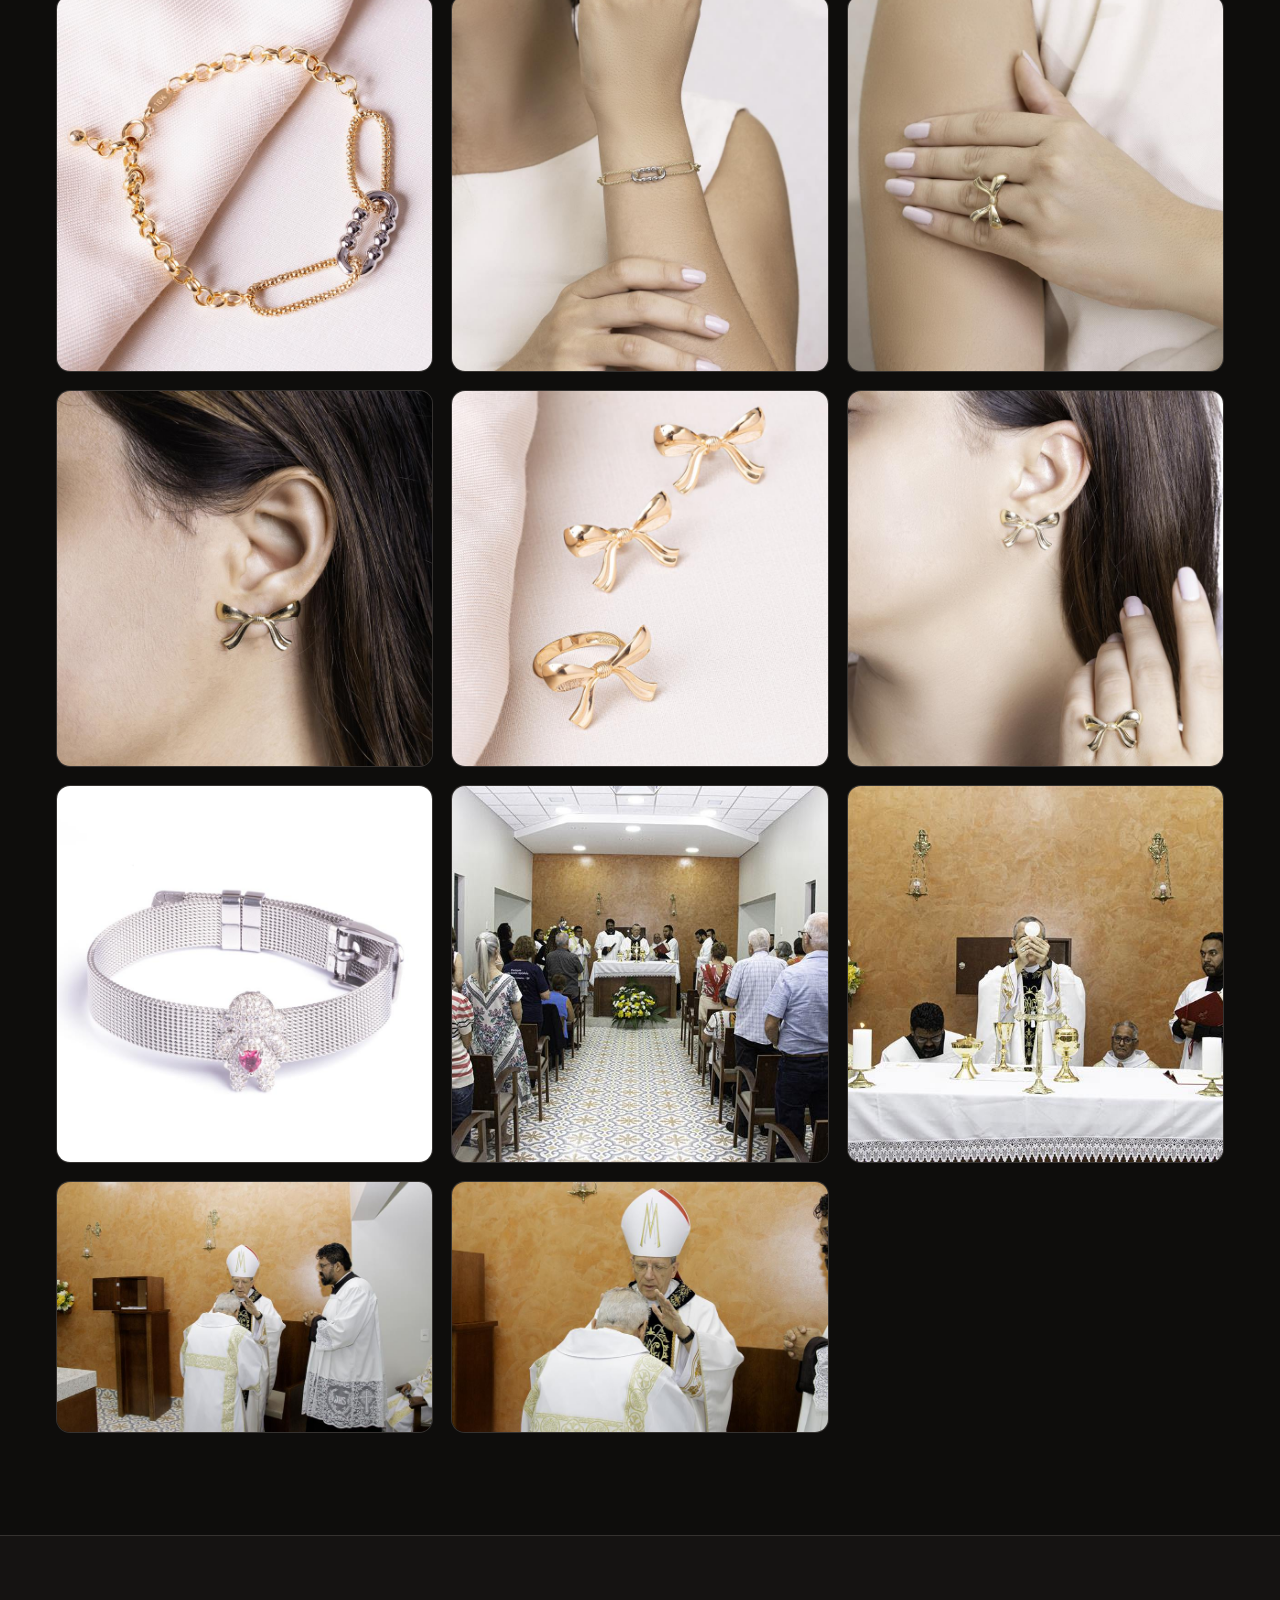
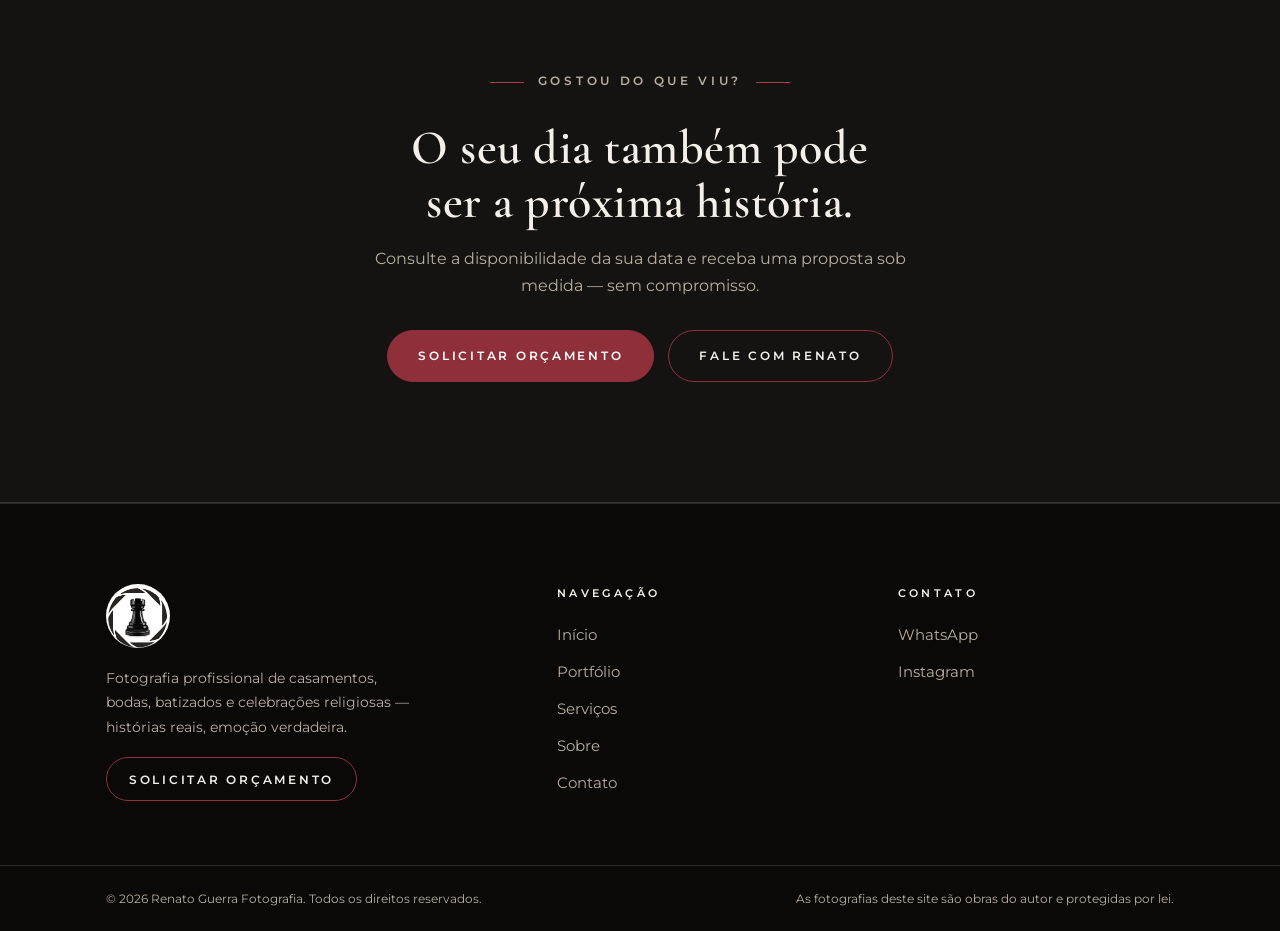
==== commit 07900767: "fix: padroniza CTAs de contato para Fale com Renato" ====
--- a/portfolio.html
+++ b/portfolio.html
@@ -75,7 +75,7 @@
       <p>Consulte a disponibilidade da sua data e receba uma proposta sob medida — sem compromisso.</p>
       <div class="btn-row">
         <a class="btn btn--solid" href="index.html#contato">Solicitar orçamento</a>
-        <a class="btn btn--ghost" data-wa data-wa-msg="Olá, Renato! Vi seu portfólio e gostaria de mais informações sobre seus serviços." href="index.html#contato">Falar com Renato</a>
+        <a class="btn btn--ghost" data-wa data-wa-msg="Olá, Renato! Vi seu portfólio e gostaria de mais informações sobre seus serviços." href="index.html#contato">Fale com Renato</a>
       </div>
     </div>
   </section>
@@ -97,7 +97,7 @@
 </div>
 
 <a class="wa-float" data-wa href="index.html#contato" aria-label="Conversar com Renato Guerra pelo WhatsApp">
-  <span class="wa-tip" aria-hidden="true">Fale com a Luana</span>
+  <span class="wa-tip" aria-hidden="true">Fale com Renato</span>
   <svg viewBox="0 0 448 512" aria-hidden="true"><path d="M380.9 97.1C339 55.1 283.2 32 223.9 32c-122.4 0-222 99.6-222 222 0 39.1 10.2 77.3 29.6 111L0 480l117.7-30.9c32.4 17.7 68.9 27 106.1 27h.1c122.3 0 224.1-99.6 224.1-222 0-59.3-25.2-115-67.1-157zm-157 341.6c-33.2 0-65.7-8.9-94-25.7l-6.7-4-69.8 18.3L72 359.2l-4.4-7c-18.5-29.4-28.2-63.3-28.2-98.2 0-101.7 82.8-184.5 184.6-184.5 49.3 0 95.6 19.2 130.4 54.1 34.8 34.9 56.2 81.2 56.1 130.5 0 101.8-84.9 184.6-186.6 184.6zm101.2-138.2c-5.5-2.8-32.8-16.2-37.9-18-5.1-1.9-8.8-2.8-12.5 2.8-3.7 5.6-14.3 18-17.6 21.8-3.2 3.7-6.5 4.2-12 1.4-32.6-16.3-54-29.1-75.5-66-5.7-9.8 5.7-9.1 16.3-30.3 1.8-3.7.9-6.9-.5-9.7-1.4-2.8-12.5-30.1-17.1-41.2-4.5-10.8-9.1-9.3-12.5-9.5-3.2-.2-6.9-.2-10.6-.2-3.7 0-9.7 1.4-14.8 6.9-5.1 5.6-19.4 19-19.4 46.3 0 27.3 19.9 53.7 22.6 57.4 2.8 3.7 39.1 59.7 94.8 83.8 35.2 15.2 49 16.5 66.6 13.9 10.7-1.6 32.8-13.4 37.4-26.4 4.6-13 4.6-24.1 3.2-26.4-1.3-2.5-5-3.9-10.5-6.6z"/></svg>
 </a>
 
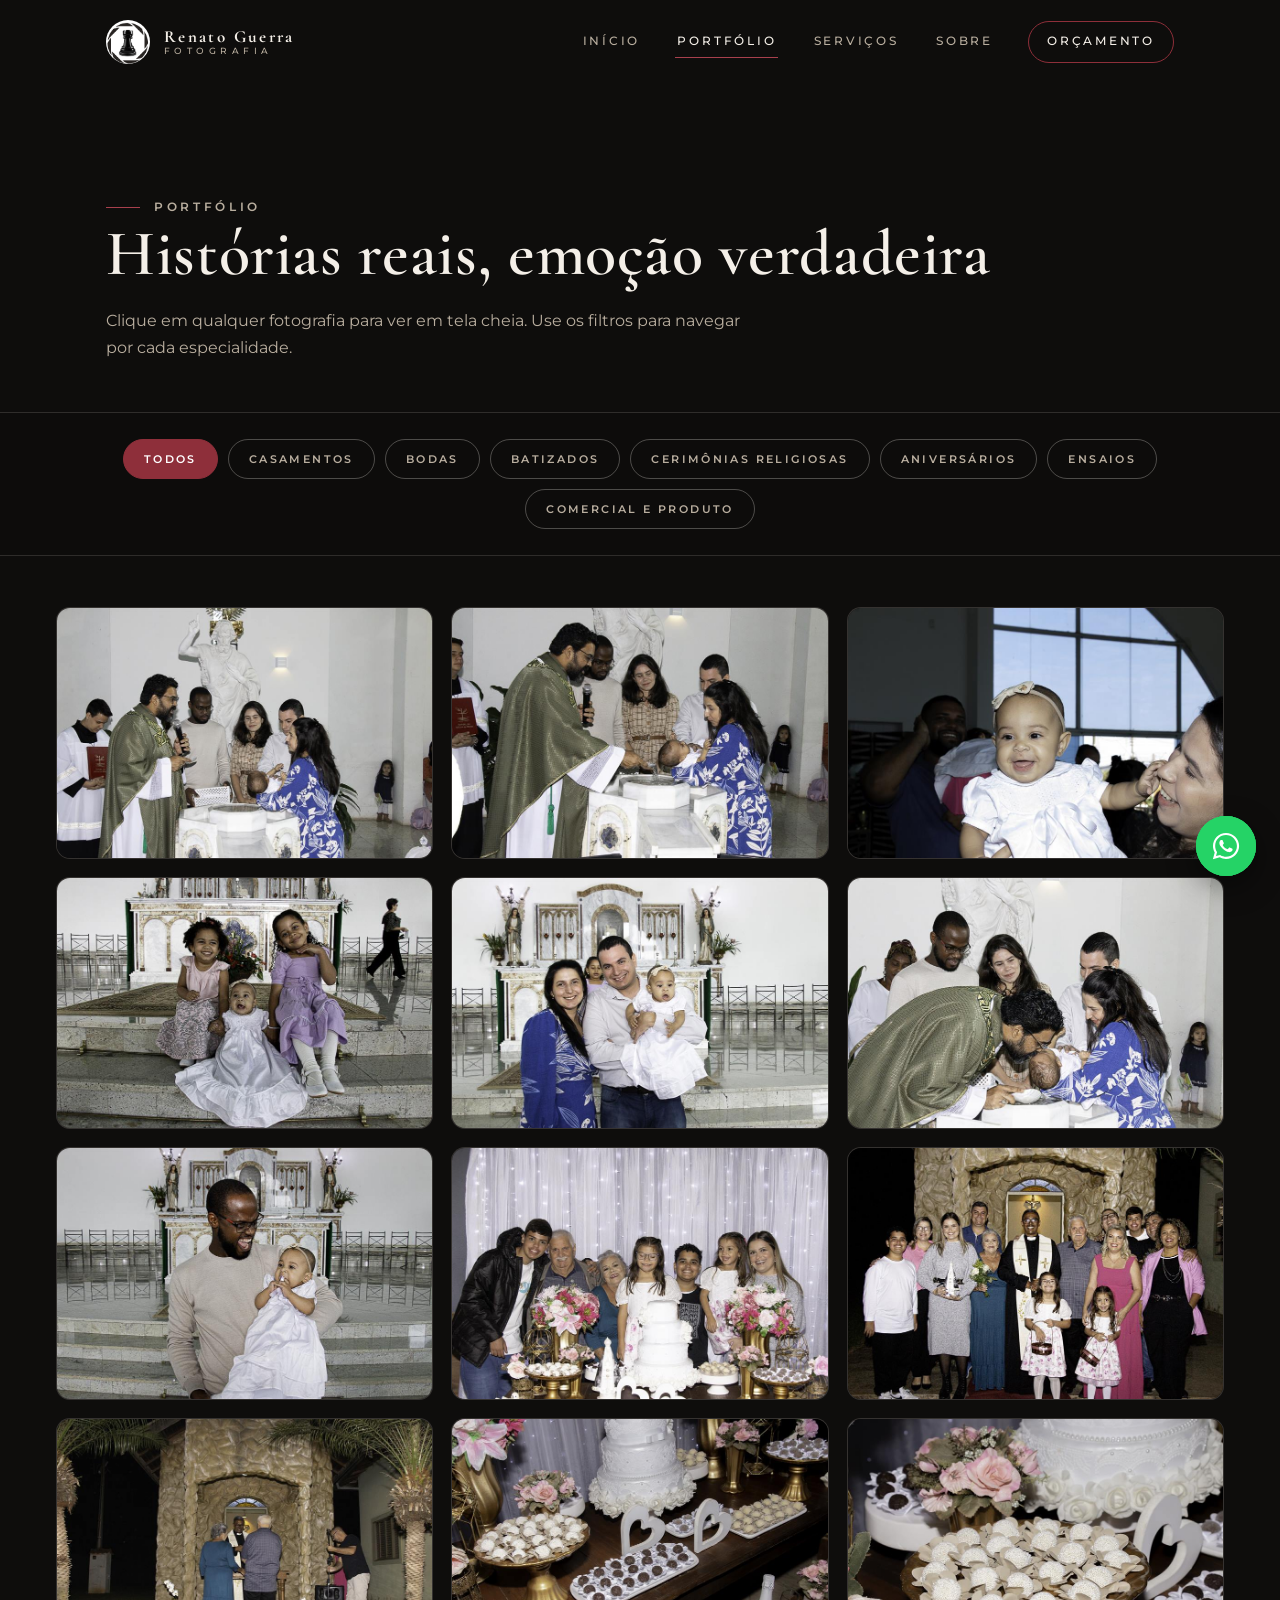
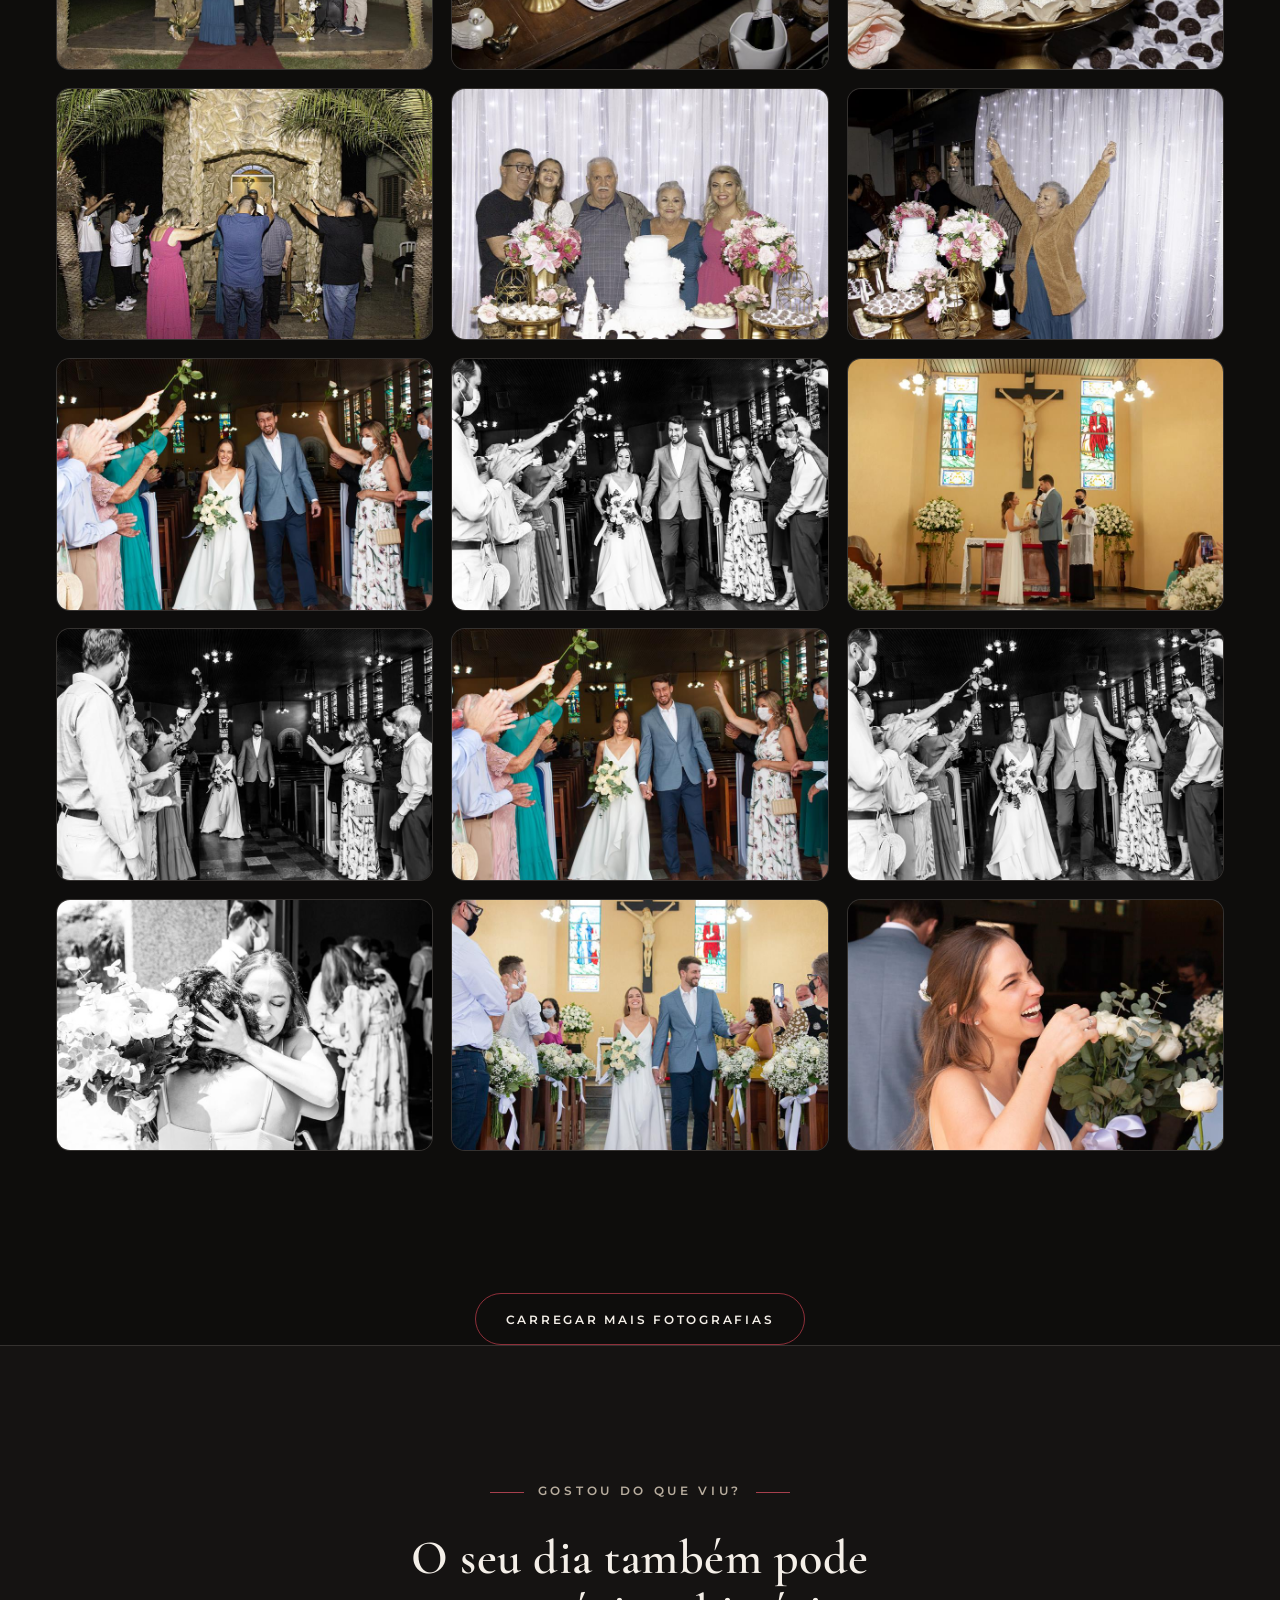
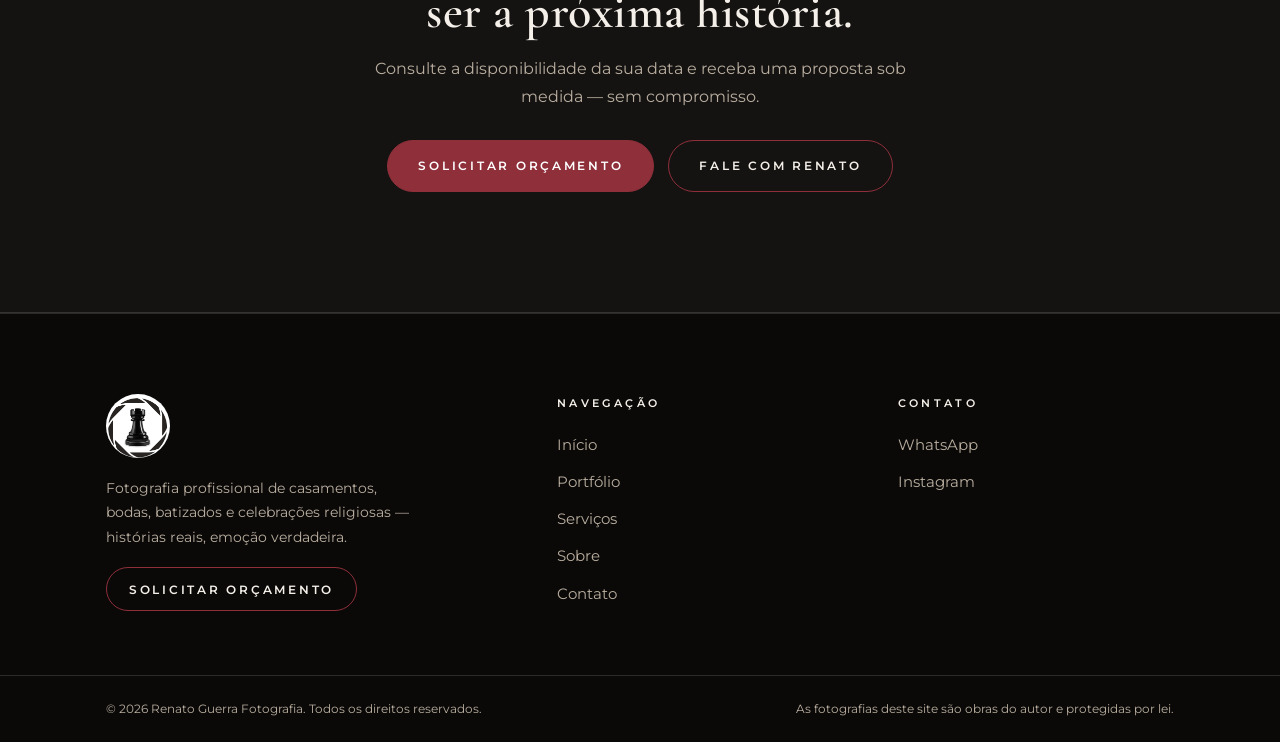
==== commit a836d878: "feat: especialidades e portfolio com novas categorias (aniversarios, ensaios) e 12 novas fotos" ====
--- a/portfolio.html
+++ b/portfolio.html
@@ -61,11 +61,16 @@
     <button class="filter" data-filter="bodas">Bodas</button>
     <button class="filter" data-filter="batizados">Batizados</button>
     <button class="filter" data-filter="religiosas">Cerimônias religiosas</button>
+    <button class="filter" data-filter="aniversarios">Aniversários</button>
+    <button class="filter" data-filter="ensaios">Ensaios</button>
     <button class="filter" data-filter="comercial">Comercial e produto</button>
   </div>
 
   <div class="gal" id="galeria" aria-label="Galeria de fotografias">
     <noscript><p style="padding:40px;text-align:center;color:#b9ae9f">Ative o JavaScript para visualizar a galeria completa.</p></noscript>
+  </div>
+  <div style="text-align:center;margin-top:40px">
+    <button class="btn btn--ghost" id="gal-more" hidden>Carregar mais fotografias</button>
   </div>
 
   <section class="cta-band" aria-label="Contato" style="border-top:1px solid var(--line)">
